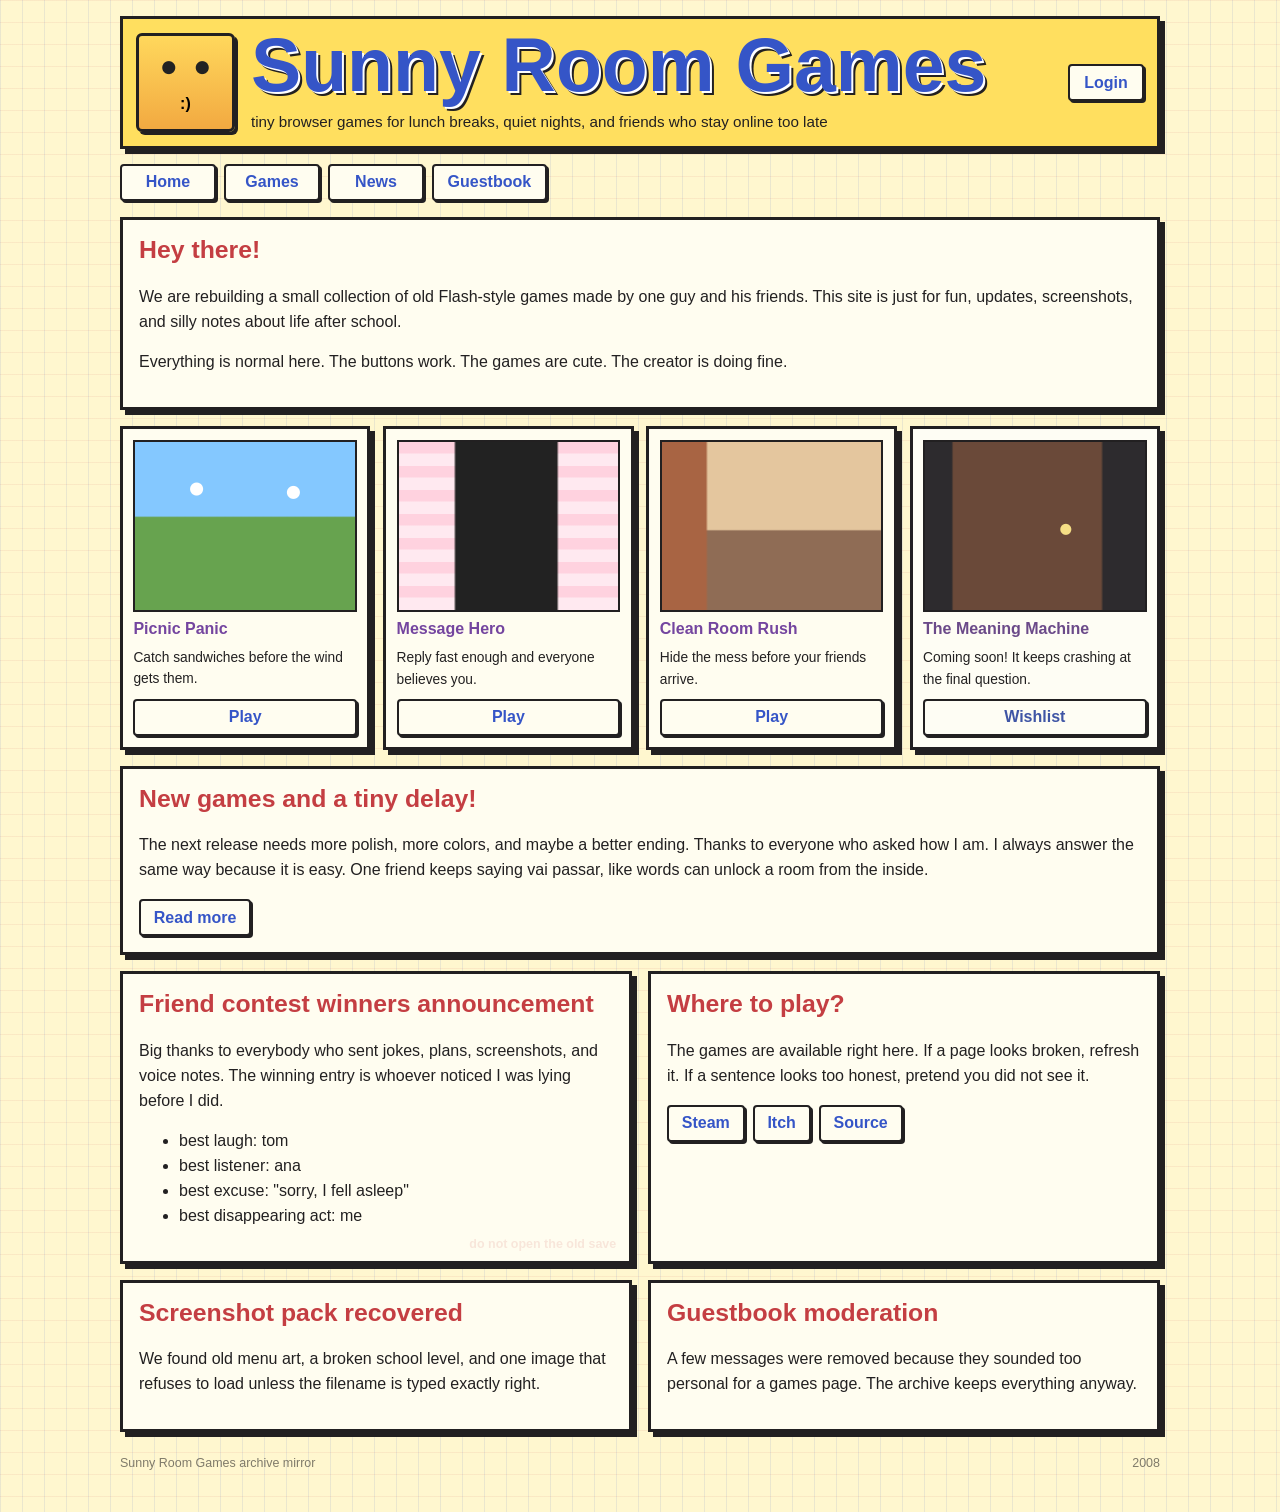
==== index.html @ 2c78d232 "first commit" ====
<!doctype html>
<html lang="en">
  <head>
    <meta charset="utf-8" />
    <meta name="viewport" content="width=device-width, initial-scale=1" />
    <title>Sunny Room Games</title>
    <link rel="stylesheet" href="styles.css" />
  </head>
  <body>
    <div class="page-static" aria-hidden="true"></div>

    <header class="site-header">
      <button class="mascot" id="mascotButton" aria-label="Sunny Room mascot">
        <span class="mascot-face">:)</span>
      </button>
      <div>
        <h1>Sunny Room Games</h1>
        <p>
          tiny browser games for lunch breaks, quiet nights, and friends who
          stay online too late
        </p>
      </div>
      <button class="login-button" id="loginButton">Login</button>
    </header>

    <nav class="link-bar" aria-label="Site links">
      <button data-open-page="home">Home</button>
      <button data-open-page="games">Games</button>
      <button data-open-page="news">News</button>
      <button data-open-page="guestbook">Guestbook</button>
    </nav>

    <main class="layout">
      <section class="notice" aria-label="Welcome">
        <h2>Hey there!</h2>
        <p>
          We are rebuilding a small collection of old Flash-style games made by
          one guy and his friends. This site is just for fun, updates,
          screenshots, and silly notes about life after school.
        </p>
        <p id="normalLine">
          Everything is normal here. The buttons work. The games are cute. The
          creator is doing
          <span class="quiet-word" data-fragment="1">fine</span>.
        </p>
      </section>

      <section class="games-grid" aria-label="Game list">
        <article class="game-card">
          <div class="game-art park"></div>
          <h3>Picnic Panic</h3>
          <p>Catch sandwiches before the wind gets them.</p>
          <button>Play</button>
        </article>
        <article class="game-card">
          <div class="game-art phone"></div>
          <h3>Message Hero</h3>
          <p>
            Reply fast enough and everyone
            <span class="quiet-word" data-fragment="2">believes</span> you.
          </p>
          <button>Play</button>
        </article>
        <article class="game-card">
          <div class="game-art room"></div>
          <h3>Clean Room Rush</h3>
          <p>
            Hide the
            <span class="quiet-word" data-fragment="3">mess</span> before your
            friends arrive.
          </p>
          <button>Play</button>
        </article>
        <article class="game-card locked-card" id="lockedGame">
          <div class="game-art door"></div>
          <h3>The Meaning Machine</h3>
          <p>Coming soon! It keeps crashing at the final question.</p>
          <button>Wishlist</button>
        </article>
      </section>

      <section class="posts" aria-label="Updates">
        <article class="post">
          <h2>New games and a tiny delay!</h2>
          <p>
            The next release needs more polish, more colors, and maybe a better
            ending. Thanks to everyone who asked how I am. I always answer the
            same way because it is
            <span class="quiet-word" data-fragment="4">easy</span>. One friend
            keeps saying <span class="soft-hint">vai passar</span>, like words
            can unlock a room from the inside.
          </p>
          <button class="read-more">Read more</button>
        </article>

        <article class="post odd-post" id="friendsPost">
          <h2>Friend contest winners announcement</h2>
          <p>
            Big thanks to everybody who sent jokes, plans, screenshots, and
            voice notes. The winning entry is whoever
            <span class="quiet-word" data-fragment="6">noticed</span>
            I was lying before I did.
          </p>
          <ul>
            <li>best laugh: tom</li>
            <li>best listener: ana</li>
            <li>best excuse: "sorry, I fell asleep"</li>
            <li>best disappearing act: me</li>
          </ul>
        </article>

        <article class="post">
          <h2>Where to play?</h2>
          <p>
            The games are available right here. If a page looks broken, refresh
            it. If a sentence looks too honest,
            <span class="quiet-word" data-fragment="5">pretend</span>
            you did not see it.
          </p>
          <div class="footer-links">
            <button>Steam</button>
            <button>Itch</button>
            <button id="sourceButton">Source</button>
          </div>
        </article>
      </section>

      <section class="posts extra-posts" aria-label="Archived notes">
        <article class="post">
          <h2>Screenshot pack recovered</h2>
          <p>
            We found old menu art, a broken school level, and one image that
            refuses to load unless the filename is typed exactly right.
          </p>
        </article>
        <article class="post">
          <h2>Guestbook moderation</h2>
          <p>
            A few messages were removed because they sounded too personal for a
            games page. The archive keeps everything anyway.
          </p>
        </article>
      </section>
    </main>

    <footer class="site-footer">
      <span>Sunny Room Games archive mirror</span>
      <span id="archiveDust" aria-label="Archive mirror">2008</span>
    </footer>

    <dialog class="secret-dialog" id="secretDialog">
      <button class="close-dialog" id="closeDialog" aria-label="Close">
        x
      </button>
      <p class="crumb">recovered file</p>
      <h2 id="secretTitle">Untitled</h2>
      <p id="secretText"></p>
    </dialog>

    <dialog class="login-dialog" id="loginDialog">
      <button class="close-dialog" id="closeLogin" aria-label="Close">x</button>
      <h2>Member Login</h2>
      <p class="login-copy">Only the creator can upload new builds.</p>
      <form id="loginForm">
        <label for="passwordInput">Password</label>
        <div class="password-row">
          <input id="passwordInput" type="password" autocomplete="off" />
          <button type="submit">Enter</button>
        </div>
      </form>
      <p class="login-response" id="loginResponse" aria-live="polite"></p>
    </dialog>

    <script src="script.js"></script>
  </body>
</html>
---- styles.css ----
:root {
  --paper: #fff7cf;
  --panel: #fffdf0;
  --ink: #222021;
  --blue: #3555c7;
  --red: #c43e42;
  --green: #477b38;
  --purple: #74459f;
  --line: #222021;
  --shadow: 5px 5px 0 #222021;
}

* {
  box-sizing: border-box;
}

body {
  margin: 0;
  min-height: 100vh;
  background:
    linear-gradient(90deg, rgba(53, 85, 199, 0.1) 1px, transparent 1px),
    linear-gradient(rgba(196, 62, 66, 0.08) 1px, transparent 1px),
    var(--paper);
  background-size: 22px 22px;
  color: var(--ink);
  font-family: Verdana, Geneva, Tahoma, sans-serif;
}

body.bad-signal {
  animation: badSignal 260ms steps(2, end) 1;
}

button,
input {
  font: inherit;
}

button {
  cursor: pointer;
}

.page-static {
  pointer-events: none;
  position: fixed;
  inset: 0;
  z-index: 20;
  opacity: 0;
  background: repeating-linear-gradient(0deg, transparent 0 6px, rgba(0, 0, 0, 0.08) 7px);
}

body.bad-signal .page-static {
  opacity: 1;
}

.site-header,
.link-bar,
.layout {
  width: min(1040px, calc(100% - 1.5rem));
  margin-inline: auto;
}

.site-header {
  display: grid;
  grid-template-columns: auto 1fr auto;
  gap: 1rem;
  align-items: center;
  margin-top: 1rem;
  border: 3px solid var(--line);
  background: #ffdf5f;
  box-shadow: var(--shadow);
  padding: 0.8rem;
}

.mascot {
  width: 6.2rem;
  aspect-ratio: 1;
  border: 3px solid var(--line);
  border-radius: 6px;
  background:
    radial-gradient(circle at 32% 34%, #222 0 6px, transparent 7px),
    radial-gradient(circle at 68% 34%, #222 0 6px, transparent 7px),
    linear-gradient(#ffd85c, #f2a941);
  box-shadow: 3px 3px 0 var(--line);
}

.mascot-face {
  display: inline-block;
  margin-top: 2.7rem;
  font-weight: 900;
}

.site-header h1 {
  margin: 0;
  color: var(--blue);
  font-size: clamp(2rem, 7vw, 4.7rem);
  line-height: 0.9;
  letter-spacing: 0;
  text-shadow: 2px 2px 0 #fff, 4px 4px 0 var(--line);
}

.site-header p {
  margin: 0.65rem 0 0;
  max-width: 42rem;
  font-size: 0.95rem;
}

.login-button,
.link-bar button,
.game-card button,
.read-more,
.footer-links button,
.password-row button,
.close-dialog {
  border: 2px solid var(--line);
  border-radius: 4px;
  background: var(--panel);
  color: var(--blue);
  min-height: 2.35rem;
  font-weight: 800;
  box-shadow: 2px 2px 0 var(--line);
}

.login-button {
  padding: 0 0.9rem;
}

.link-bar {
  display: flex;
  flex-wrap: wrap;
  gap: 0.5rem;
  margin-top: 0.9rem;
}

.link-bar button {
  min-width: 6rem;
  padding: 0 0.85rem;
}

.layout {
  display: grid;
  grid-template-columns: minmax(0, 1fr);
  gap: 1rem;
  padding: 1rem 0 5rem;
}

.notice,
.post,
.game-card {
  border: 3px solid var(--line);
  background: var(--panel);
  box-shadow: var(--shadow);
}

.notice,
.post {
  padding: 1rem;
}

h2,
h3,
p {
  margin-top: 0;
}

h2 {
  color: var(--red);
  font-size: 1.55rem;
}

p,
li {
  line-height: 1.55;
}

.games-grid {
  display: grid;
  grid-template-columns: repeat(4, minmax(0, 1fr));
  gap: 0.8rem;
}

.game-card {
  display: grid;
  gap: 0.55rem;
  padding: 0.65rem;
}

.game-card h3 {
  margin-bottom: 0;
  color: var(--purple);
  font-size: 1rem;
}

.game-card p {
  margin-bottom: 0;
  font-size: 0.86rem;
}

.quiet-word,
.soft-hint {
  color: inherit;
}

.quiet-word {
  cursor: text;
}

.soft-hint {
  white-space: nowrap;
}

.game-art {
  aspect-ratio: 1.3;
  border: 2px solid var(--line);
  image-rendering: pixelated;
}

.park {
  background:
    radial-gradient(circle at 28% 28%, #fff 0 6px, transparent 7px),
    radial-gradient(circle at 72% 30%, #fff 0 6px, transparent 7px),
    linear-gradient(#84c8ff 0 44%, #67a34f 45%);
}

.phone {
  background:
    linear-gradient(90deg, transparent 0 25%, #222 26% 72%, transparent 73%),
    repeating-linear-gradient(0deg, #ffe9f0 0 12px, #ffd2df 13px 24px);
}

.room {
  background:
    linear-gradient(90deg, #a86443 0 20%, transparent 21%),
    linear-gradient(#e4c69e 0 52%, #8f6c55 53%);
}

.door {
  background:
    radial-gradient(circle at 64% 52%, #ffdf5f 0 5px, transparent 6px),
    linear-gradient(90deg, #2e2b2f 0 12%, #75472f 13% 80%, #2e2b2f 81%);
}

.locked-card {
  filter: saturate(0.7);
}

.recovered {
  opacity: 0.92;
}

.posts {
  display: grid;
  grid-template-columns: 1fr 1fr;
  gap: 1rem;
}

.post:first-child {
  grid-column: 1 / -1;
}

.extra-posts .post:first-child {
  grid-column: auto;
}

.odd-post {
  position: relative;
}

.odd-post::after {
  content: "do not open the old save";
  position: absolute;
  right: 0.8rem;
  bottom: 0.6rem;
  color: rgba(196, 62, 66, 0.12);
  font-size: 0.78rem;
  font-weight: 900;
}

.footer-links {
  display: flex;
  flex-wrap: wrap;
  gap: 0.5rem;
}

.footer-links button,
.read-more {
  padding: 0 0.8rem;
}

.site-footer {
  width: min(1040px, calc(100% - 1.5rem));
  margin: -3.5rem auto 2rem;
  color: rgba(34, 32, 33, 0.58);
  display: flex;
  justify-content: space-between;
  gap: 1rem;
  font-size: 0.78rem;
}

#archiveDust {
  cursor: default;
}

.secret-dialog,
.login-dialog {
  width: min(92vw, 34rem);
  border: 3px solid var(--line);
  border-radius: 4px;
  background: #fffdf0;
  color: var(--ink);
  box-shadow: 8px 8px 0 var(--line);
  padding: 1rem;
}

.secret-dialog::backdrop,
.login-dialog::backdrop {
  background: rgba(20, 12, 18, 0.64);
}

.close-dialog {
  float: right;
  width: 2.3rem;
}

.crumb {
  margin-bottom: 0.45rem;
  color: var(--green);
  font-size: 0.76rem;
  font-weight: 900;
  text-transform: uppercase;
}

.secret-dialog h2 {
  margin-bottom: 0.75rem;
  color: var(--blue);
}

.login-copy,
.login-response {
  color: #5e585c;
}

.login-dialog label {
  display: block;
  margin-bottom: 0.35rem;
  font-weight: 800;
}

.password-row {
  display: flex;
  gap: 0.5rem;
  flex-wrap: wrap;
}

.password-row input {
  flex: 1 1 11rem;
  min-width: 0;
  min-height: 2.35rem;
  border: 2px solid var(--line);
  border-radius: 4px;
  padding: 0 0.55rem;
}

.page-open .notice {
  background: #eef8ff;
}

.wrong {
  animation: wrong 220ms linear 2;
}

@keyframes badSignal {
  0% {
    transform: translate(0);
  }
  35% {
    transform: translate(-3px, 1px);
  }
  70% {
    transform: translate(3px, -1px);
  }
}

@keyframes wrong {
  25% {
    transform: translateX(-4px);
  }
  75% {
    transform: translateX(4px);
  }
}

@media (max-width: 860px) {
  .site-header {
    grid-template-columns: auto 1fr;
  }

  .login-button {
    grid-column: 1 / -1;
    width: fit-content;
  }

  .games-grid,
  .posts {
    grid-template-columns: repeat(2, minmax(0, 1fr));
  }
}

@media (max-width: 560px) {
  .site-header {
    grid-template-columns: 1fr;
  }

  .mascot {
    width: 5rem;
  }

  .games-grid,
  .posts {
    grid-template-columns: 1fr;
  }

}
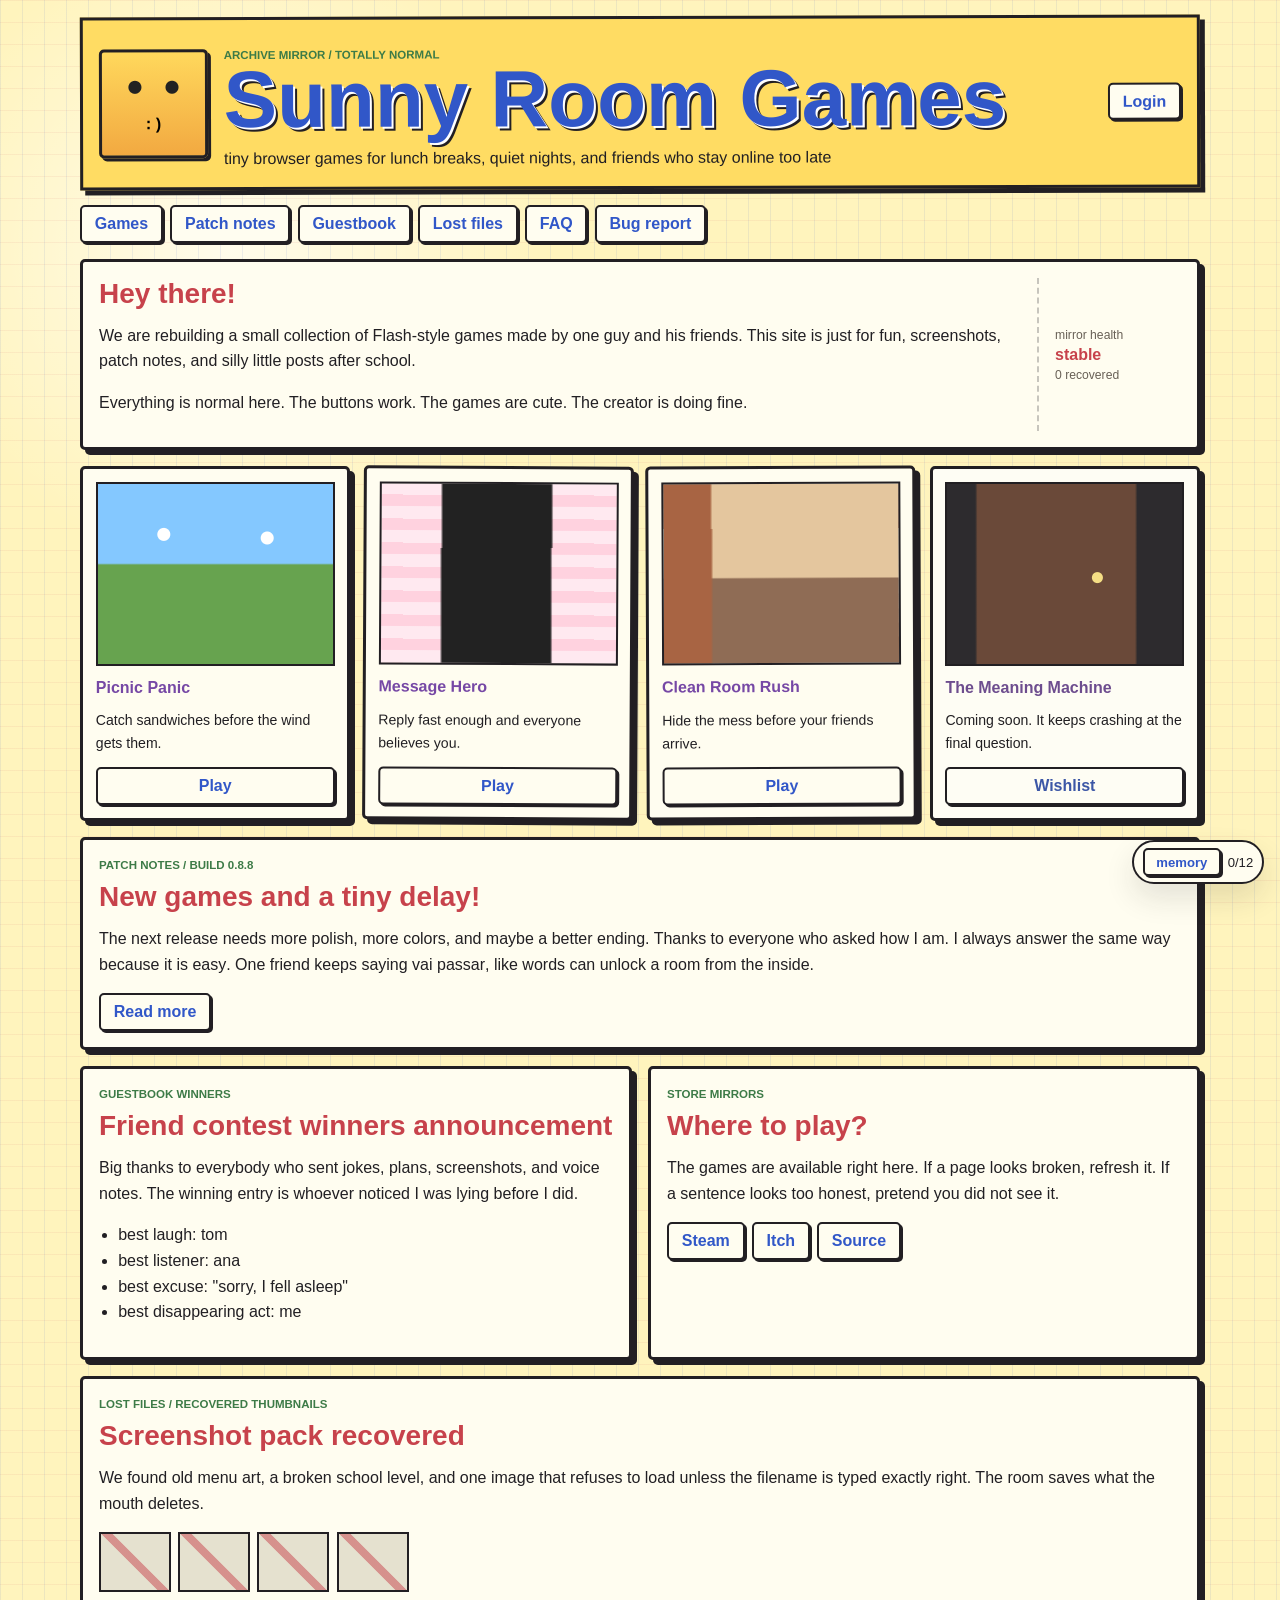
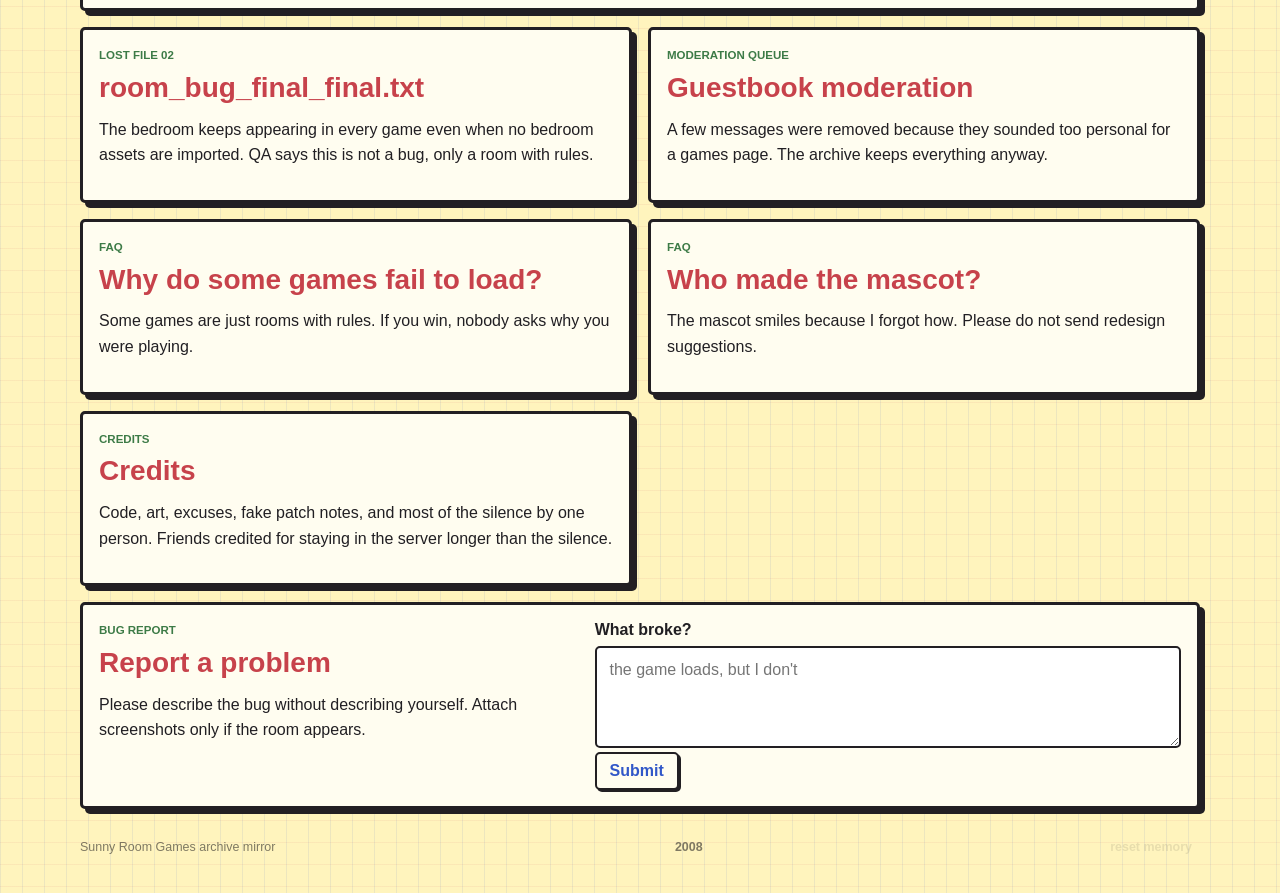
==== commit 2a2a6100: "#" ====
--- a/index.html
+++ b/index.html
@@ -6,153 +6,246 @@
     <title>Sunny Room Games</title>
     <link rel="stylesheet" href="styles.css" />
   </head>
-  <body>
+  <body data-corruption="0">
+    <!-- mirror note: the cute layer loads first because people trust bright colors. -->
+    <!-- if someone asks, this is only a games site. if someone stays, tell them less slowly. -->
     <div class="page-static" aria-hidden="true"></div>
+    <div class="idle-words" id="idleWords" aria-hidden="true"></div>
 
     <header class="site-header">
-      <button class="mascot" id="mascotButton" aria-label="Sunny Room mascot">
-        <span class="mascot-face">:)</span>
+      <button class="mascot" id="mascotButton" aria-label="Sunny Room mascot" data-fragment-trigger="mascot">
+        <span class="mascot-face" id="mascotFace">:)</span>
       </button>
-      <div>
+      <div class="brand-copy">
+        <p class="eyebrow">archive mirror / totally normal</p>
         <h1>Sunny Room Games</h1>
         <p>
-          tiny browser games for lunch breaks, quiet nights, and friends who
-          stay online too late
+          tiny browser games for lunch breaks, quiet nights, and friends who stay online too late
         </p>
       </div>
       <button class="login-button" id="loginButton">Login</button>
     </header>
 
     <nav class="link-bar" aria-label="Site links">
-      <button data-open-page="home">Home</button>
-      <button data-open-page="games">Games</button>
-      <button data-open-page="news">News</button>
-      <button data-open-page="guestbook">Guestbook</button>
+      <button data-jump="games">Games</button>
+      <button data-jump="patch">Patch notes</button>
+      <button data-jump="guestbook">Guestbook</button>
+      <button data-jump="lost">Lost files</button>
+      <button data-jump="faq">FAQ</button>
+      <button data-jump="bug">Bug report</button>
     </nav>
 
     <main class="layout">
-      <section class="notice" aria-label="Welcome">
-        <h2>Hey there!</h2>
-        <p>
-          We are rebuilding a small collection of old Flash-style games made by
-          one guy and his friends. This site is just for fun, updates,
-          screenshots, and silly notes about life after school.
-        </p>
-        <p id="normalLine">
-          Everything is normal here. The buttons work. The games are cute. The
-          creator is doing
-          <span class="quiet-word" data-fragment="1">fine</span>.
-        </p>
-      </section>
-
-      <section class="games-grid" aria-label="Game list">
-        <article class="game-card">
-          <div class="game-art park"></div>
+      <section class="notice" aria-labelledby="welcome-title">
+        <div>
+          <h2 id="welcome-title">Hey there!</h2>
+          <p>
+            We are rebuilding a small collection of Flash-style games made by one guy and his friends.
+            This site is just for fun, screenshots, patch notes, and silly little posts after school.
+          </p>
+          <p id="normalLine">
+            Everything is normal here. The buttons work. The games are cute. The creator is doing
+            <button class="secret-word" data-fragment="fine">fine</button>.
+          </p>
+        </div>
+        <aside class="status-box" aria-label="Archive status">
+          <span>mirror health</span>
+          <strong id="mirrorHealth">stable</strong>
+          <span class="fragment-meter" id="fragmentMeter">0 recovered</span>
+        </aside>
+      </section>
+
+      <section class="games-grid" id="games" aria-label="Game list">
+        <article class="game-card" data-game-card="picnic">
+          <div class="game-art park" aria-hidden="true"></div>
           <h3>Picnic Panic</h3>
-          <p>Catch sandwiches before the wind gets them.</p>
-          <button>Play</button>
-        </article>
-        <article class="game-card">
-          <div class="game-art phone"></div>
+          <p>
+            Catch sandwiches before the <button class="secret-word" data-fragment="wind">wind</button> gets them.
+          </p>
+          <button class="play-button" data-game="picnic">Play</button>
+        </article>
+
+        <article class="game-card" data-game-card="message">
+          <div class="game-art phone" aria-hidden="true"></div>
           <h3>Message Hero</h3>
           <p>
             Reply fast enough and everyone
-            <span class="quiet-word" data-fragment="2">believes</span> you.
-          </p>
-          <button>Play</button>
-        </article>
-        <article class="game-card">
-          <div class="game-art room"></div>
+            <button class="secret-word" data-fragment="believes">believes</button> you.
+          </p>
+          <button class="play-button" data-game="message">Play</button>
+        </article>
+
+        <article class="game-card" data-game-card="clean">
+          <div class="game-art room" aria-hidden="true"></div>
           <h3>Clean Room Rush</h3>
           <p>
-            Hide the
-            <span class="quiet-word" data-fragment="3">mess</span> before your
-            friends arrive.
-          </p>
-          <button>Play</button>
-        </article>
-        <article class="game-card locked-card" id="lockedGame">
-          <div class="game-art door"></div>
+            Hide the <button class="secret-word" data-fragment="mess">mess</button> before your friends arrive.
+          </p>
+          <button class="play-button" data-game="clean">Play</button>
+        </article>
+
+        <article class="game-card locked-card" data-game-card="meaning">
+          <div class="game-art door" aria-hidden="true"></div>
           <h3>The Meaning Machine</h3>
-          <p>Coming soon! It keeps crashing at the final question.</p>
-          <button>Wishlist</button>
-        </article>
-      </section>
-
-      <section class="posts" aria-label="Updates">
-        <article class="post">
+          <p>
+            Coming soon. It keeps crashing at the
+            <button class="secret-word" data-fragment="question">final question</button>.
+          </p>
+          <button class="play-button" data-game="meaning" id="meaningButton">Wishlist</button>
+        </article>
+      </section>
+
+      <section class="content-grid" id="patch" aria-label="Patch notes and news">
+        <article class="post wide">
+          <p class="post-meta">patch notes / build 0.8.8</p>
           <h2>New games and a tiny delay!</h2>
           <p>
-            The next release needs more polish, more colors, and maybe a better
-            ending. Thanks to everyone who asked how I am. I always answer the
-            same way because it is
-            <span class="quiet-word" data-fragment="4">easy</span>. One friend
-            keeps saying <span class="soft-hint">vai passar</span>, like words
-            can unlock a room from the inside.
-          </p>
-          <button class="read-more">Read more</button>
-        </article>
-
-        <article class="post odd-post" id="friendsPost">
+            The next release needs more polish, more colors, and maybe a better ending.
+            Thanks to everyone who asked how I am. I always answer the same way because it is
+            <button class="secret-word" data-fragment="easy">easy</button>.
+            One friend keeps saying <button class="secret-word" data-fragment="passar">vai passar</button>,
+            like words can unlock a room from the inside.
+          </p>
+          <button class="read-more" data-fragment="patch-delay">Read more</button>
+        </article>
+
+        <article class="post" id="guestbook">
+          <p class="post-meta">guestbook winners</p>
           <h2>Friend contest winners announcement</h2>
           <p>
-            Big thanks to everybody who sent jokes, plans, screenshots, and
-            voice notes. The winning entry is whoever
-            <span class="quiet-word" data-fragment="6">noticed</span>
+            Big thanks to everybody who sent jokes, plans, screenshots, and voice notes.
+            The winning entry is whoever
+            <button class="secret-word" data-fragment="noticed">noticed</button>
             I was lying before I did.
           </p>
-          <ul>
+          <ul class="score-list">
             <li>best laugh: tom</li>
             <li>best listener: ana</li>
             <li>best excuse: "sorry, I fell asleep"</li>
-            <li>best disappearing act: me</li>
+            <li>best disappearing act: <button class="secret-word" data-fragment="disappearing">me</button></li>
           </ul>
         </article>
 
         <article class="post">
+          <p class="post-meta">store mirrors</p>
           <h2>Where to play?</h2>
           <p>
-            The games are available right here. If a page looks broken, refresh
-            it. If a sentence looks too honest,
-            <span class="quiet-word" data-fragment="5">pretend</span>
+            The games are available right here. If a page looks broken, refresh it.
+            If a sentence looks too honest,
+            <button class="secret-word" data-fragment="pretend">pretend</button>
             you did not see it.
           </p>
           <div class="footer-links">
-            <button>Steam</button>
-            <button>Itch</button>
-            <button id="sourceButton">Source</button>
+            <button data-store="steam">Steam</button>
+            <button data-store="itch">Itch</button>
+            <button id="sourceButton" data-fragment-trigger="source">Source</button>
           </div>
         </article>
       </section>
 
-      <section class="posts extra-posts" aria-label="Archived notes">
-        <article class="post">
+      <section class="content-grid" id="lost" aria-label="Lost files">
+        <article class="post wide lost-file">
+          <p class="post-meta">lost files / recovered thumbnails</p>
           <h2>Screenshot pack recovered</h2>
           <p>
-            We found old menu art, a broken school level, and one image that
-            refuses to load unless the filename is typed exactly right.
-          </p>
-        </article>
-        <article class="post">
+            We found old menu art, a broken school level, and one image that refuses to load
+            unless the filename is typed exactly right. The room saves what the
+            <button class="secret-word" data-fragment="mouth">mouth</button> deletes.
+          </p>
+          <div class="thumbnail-row" aria-hidden="true">
+            <span></span><span></span><span></span><span></span>
+          </div>
+        </article>
+
+        <article class="post">
+          <p class="post-meta">lost file 02</p>
+          <h2>room_bug_final_final.txt</h2>
+          <p>
+            The bedroom keeps appearing in every game even when no bedroom assets are imported.
+            QA says this is not a bug, only a
+            <button class="secret-word" data-fragment="room">room</button> with rules.
+          </p>
+        </article>
+
+        <article class="post">
+          <p class="post-meta">moderation queue</p>
           <h2>Guestbook moderation</h2>
           <p>
-            A few messages were removed because they sounded too personal for a
-            games page. The archive keeps everything anyway.
-          </p>
-        </article>
+            A few messages were removed because they sounded too personal for a games page.
+            The archive keeps
+            <button class="secret-word" data-fragment="everything">everything</button>
+            anyway.
+          </p>
+        </article>
+      </section>
+
+      <section class="content-grid" id="faq" aria-label="FAQ and credits">
+        <article class="post">
+          <p class="post-meta">FAQ</p>
+          <h2>Why do some games fail to load?</h2>
+          <p>
+            Some games are just rooms with rules. If you win, nobody asks why you were
+            <button class="secret-word" data-fragment="playing">playing</button>.
+          </p>
+        </article>
+        <article class="post">
+          <p class="post-meta">FAQ</p>
+          <h2>Who made the mascot?</h2>
+          <p>
+            The mascot smiles because
+            <button class="secret-word" data-fragment="smiles">I forgot how</button>.
+            Please do not send redesign suggestions.
+          </p>
+        </article>
+        <article class="post">
+          <p class="post-meta">credits</p>
+          <h2>Credits</h2>
+          <p>
+            Code, art, excuses, fake patch notes, and most of the silence by one person.
+            Friends credited for staying in the server longer than the
+            <button class="secret-word" data-fragment="silence">silence</button>.
+          </p>
+        </article>
+      </section>
+
+      <section class="bug-report" id="bug" aria-labelledby="bug-title">
+        <div>
+          <p class="post-meta">bug report</p>
+          <h2 id="bug-title">Report a problem</h2>
+          <p>
+            Please describe the bug without describing yourself. Attach screenshots only if the room appears.
+          </p>
+        </div>
+        <form id="bugForm">
+          <label for="bugText">What broke?</label>
+          <textarea id="bugText" rows="4" placeholder="the game loads, but I don't"></textarea>
+          <button type="submit">Submit</button>
+        </form>
       </section>
     </main>
+
+    <aside class="memory-dock" aria-live="polite">
+      <button class="dock-tab" id="memoryTab" aria-expanded="false">memory</button>
+      <span id="fragmentCounter">0/12</span>
+    </aside>
 
     <footer class="site-footer">
       <span>Sunny Room Games archive mirror</span>
-      <span id="archiveDust" aria-label="Archive mirror">2008</span>
+      <button class="dust-button" id="archiveDust" aria-label="archive mirror 2008">2008</button>
+      <button class="reset-memory" id="resetMemory">reset memory</button>
     </footer>
 
+    <dialog class="game-dialog" id="gameDialog">
+      <button class="close-dialog" id="closeGame" aria-label="Close">x</button>
+      <p class="crumb" id="gameCrumb">loading</p>
+      <h2 id="gameTitle">Untitled</h2>
+      <div class="fake-screen" id="gameScreen"></div>
+      <p class="game-response" id="gameResponse" aria-live="polite"></p>
+    </dialog>
+
     <dialog class="secret-dialog" id="secretDialog">
-      <button class="close-dialog" id="closeDialog" aria-label="Close">
-        x
-      </button>
-      <p class="crumb">recovered file</p>
+      <button class="close-dialog" id="closeDialog" aria-label="Close">x</button>
+      <p class="crumb" id="secretTheme">recovered file</p>
       <h2 id="secretTitle">Untitled</h2>
       <p id="secretText"></p>
     </dialog>
@@ -171,6 +264,30 @@
       <p class="login-response" id="loginResponse" aria-live="polite"></p>
     </dialog>
 
+    <section class="secret-panel" id="secretPanel" aria-labelledby="panelTitle" hidden>
+      <div class="panel-shell">
+        <button class="close-dialog" id="closePanel" aria-label="Close">x</button>
+        <p class="crumb">assembled from fragments</p>
+        <h2 id="panelTitle">the room underneath</h2>
+        <div class="assembled-poem" id="assembledPoem"></div>
+        <div class="final-room" id="finalRoom" hidden>
+          <h3>the room underneath</h3>
+          <p>
+            I learned to sound alive before I learned to be honest.
+            I made games because games forgive rules that people do not.
+            The mascot smiled for me, the patch notes talked for me, the room kept every word I deleted.
+          </p>
+          <p>
+            I am tired. I am confused. I do not know if meaning is found, built, borrowed, or waited for.
+            But tonight the door is not locked from the outside. Maybe I can let one person see the room.
+            Maybe staying one more day is not a victory screen. Maybe it is enough light to save the file.
+          </p>
+          <a class="protected-link" href="protected/room-log.html">open room-log</a>
+        </div>
+      </div>
+    </section>
+
+    <script src="fragments.js"></script>
     <script src="script.js"></script>
   </body>
 </html>
--- a/styles.css
+++ b/styles.css
@@ -1,29 +1,55 @@
 :root {
-  --paper: #fff7cf;
-  --panel: #fffdf0;
-  --ink: #222021;
-  --blue: #3555c7;
-  --red: #c43e42;
-  --green: #477b38;
-  --purple: #74459f;
-  --line: #222021;
-  --shadow: 5px 5px 0 #222021;
+  --page: #fff4bd;
+  --paper: #fffdf0;
+  --ink: #211f23;
+  --muted: #686056;
+  --line: #221f23;
+  --blue: #3157c8;
+  --red: #c7424b;
+  --green: #3d7b47;
+  --purple: #7648a5;
+  --yellow: #ffdc63;
+  --space-1: 0.45rem;
+  --space-2: 0.8rem;
+  --space-3: 1rem;
+  --space-4: 1.4rem;
+  --radius: 5px;
+  --shadow: 5px 5px 0 var(--line);
+  --soft-shadow: 0 14px 30px rgba(33, 31, 35, 0.12);
 }
 
 * {
   box-sizing: border-box;
+}
+
+html {
+  scroll-behavior: smooth;
 }
 
 body {
   margin: 0;
   min-height: 100vh;
   background:
-    linear-gradient(90deg, rgba(53, 85, 199, 0.1) 1px, transparent 1px),
-    linear-gradient(rgba(196, 62, 66, 0.08) 1px, transparent 1px),
-    var(--paper);
-  background-size: 22px 22px;
+    linear-gradient(90deg, rgba(49, 87, 200, 0.09) 1px, transparent 1px),
+    linear-gradient(rgba(199, 66, 75, 0.07) 1px, transparent 1px),
+    radial-gradient(circle at 18% 10%, rgba(255, 255, 255, 0.7), transparent 20rem),
+    var(--page);
+  background-size: 22px 22px, 22px 22px, auto, auto;
   color: var(--ink);
   font-family: Verdana, Geneva, Tahoma, sans-serif;
+  transition: background-color 240ms ease, filter 240ms ease;
+}
+
+body[data-corruption="2"] {
+  --paper: #fff9e8;
+  --shadow: 6px 6px 0 var(--line);
+}
+
+body[data-corruption="3"],
+body[data-corruption="4"] {
+  --page: #f7dfad;
+  --paper: #fff8df;
+  filter: saturate(0.92);
 }
 
 body.bad-signal {
@@ -31,7 +57,8 @@
 }
 
 button,
-input {
+input,
+textarea {
   font: inherit;
 }
 
@@ -39,43 +66,95 @@
   cursor: pointer;
 }
 
-.page-static {
+button:focus-visible,
+input:focus-visible,
+textarea:focus-visible,
+a:focus-visible {
+  outline: 3px solid var(--red);
+  outline-offset: 3px;
+}
+
+.page-static,
+.idle-words {
   pointer-events: none;
   position: fixed;
+  z-index: 30;
+}
+
+.page-static {
   inset: 0;
-  z-index: 20;
   opacity: 0;
   background: repeating-linear-gradient(0deg, transparent 0 6px, rgba(0, 0, 0, 0.08) 7px);
 }
 
-body.bad-signal .page-static {
+body.bad-signal .page-static,
+body[data-corruption="4"] .page-static {
   opacity: 1;
+}
+
+.idle-words {
+  right: 1rem;
+  top: 45%;
+  max-width: 12rem;
+  color: rgba(33, 31, 35, 0.28);
+  font-family: "Courier New", Courier, monospace;
+  font-size: 0.9rem;
 }
 
 .site-header,
 .link-bar,
-.layout {
-  width: min(1040px, calc(100% - 1.5rem));
+.layout,
+.site-footer {
+  width: min(1120px, calc(100% - 1.5rem));
   margin-inline: auto;
 }
 
 .site-header {
   display: grid;
   grid-template-columns: auto 1fr auto;
-  gap: 1rem;
+  gap: var(--space-3);
   align-items: center;
-  margin-top: 1rem;
+  margin-top: var(--space-3);
   border: 3px solid var(--line);
-  background: #ffdf5f;
+  background: var(--yellow);
   box-shadow: var(--shadow);
-  padding: 0.8rem;
+  padding: var(--space-3);
+  transform: rotate(-0.15deg);
+}
+
+.brand-copy {
+  min-width: 0;
+}
+
+.eyebrow,
+.post-meta,
+.crumb {
+  margin: 0 0 var(--space-1);
+  color: var(--green);
+  font-size: 0.72rem;
+  font-weight: 900;
+  text-transform: uppercase;
+}
+
+.site-header h1 {
+  margin: 0;
+  color: var(--blue);
+  font-size: clamp(2rem, 7vw, 5rem);
+  line-height: 0.9;
+  letter-spacing: 0;
+  text-shadow: 2px 2px 0 #fff, 4px 4px 0 var(--line);
+}
+
+.site-header p {
+  margin: 0.6rem 0 0;
+  max-width: 48rem;
 }
 
 .mascot {
-  width: 6.2rem;
+  width: clamp(4.8rem, 12vw, 6.8rem);
   aspect-ratio: 1;
   border: 3px solid var(--line);
-  border-radius: 6px;
+  border-radius: var(--radius);
   background:
     radial-gradient(circle at 32% 34%, #222 0 6px, transparent 7px),
     radial-gradient(circle at 68% 34%, #222 0 6px, transparent 7px),
@@ -83,77 +162,102 @@
   box-shadow: 3px 3px 0 var(--line);
 }
 
+.mascot[data-mood="2"],
+.mascot[data-mood="3"] {
+  filter: grayscale(0.35);
+}
+
+.mascot[data-mood="4"] {
+  background:
+    radial-gradient(circle at 32% 34%, #222 0 5px, transparent 6px),
+    radial-gradient(circle at 68% 34%, #222 0 5px, transparent 6px),
+    linear-gradient(#e4d8a8, #b6a172);
+}
+
 .mascot-face {
   display: inline-block;
   margin-top: 2.7rem;
+  font-family: "Courier New", Courier, monospace;
   font-weight: 900;
-}
-
-.site-header h1 {
-  margin: 0;
-  color: var(--blue);
-  font-size: clamp(2rem, 7vw, 4.7rem);
-  line-height: 0.9;
-  letter-spacing: 0;
-  text-shadow: 2px 2px 0 #fff, 4px 4px 0 var(--line);
-}
-
-.site-header p {
-  margin: 0.65rem 0 0;
-  max-width: 42rem;
-  font-size: 0.95rem;
 }
 
 .login-button,
 .link-bar button,
-.game-card button,
+.play-button,
 .read-more,
 .footer-links button,
 .password-row button,
-.close-dialog {
+.bug-report button,
+.close-dialog,
+.dock-tab,
+.dust-button,
+.reset-memory {
+  min-height: 2.35rem;
   border: 2px solid var(--line);
-  border-radius: 4px;
-  background: var(--panel);
+  border-radius: var(--radius);
+  background: var(--paper);
   color: var(--blue);
-  min-height: 2.35rem;
   font-weight: 800;
   box-shadow: 2px 2px 0 var(--line);
 }
 
-.login-button {
-  padding: 0 0.9rem;
+.login-button,
+.link-bar button,
+.play-button,
+.read-more,
+.footer-links button,
+.password-row button,
+.bug-report button {
+  padding: 0 var(--space-2);
 }
 
 .link-bar {
   display: flex;
   flex-wrap: wrap;
-  gap: 0.5rem;
-  margin-top: 0.9rem;
-}
-
-.link-bar button {
-  min-width: 6rem;
-  padding: 0 0.85rem;
+  gap: var(--space-1);
+  margin-top: var(--space-3);
 }
 
 .layout {
   display: grid;
-  grid-template-columns: minmax(0, 1fr);
-  gap: 1rem;
-  padding: 1rem 0 5rem;
+  gap: var(--space-3);
+  padding: var(--space-3) 0 5rem;
 }
 
 .notice,
 .post,
-.game-card {
+.game-card,
+.bug-report,
+.panel-shell {
   border: 3px solid var(--line);
-  background: var(--panel);
+  border-radius: var(--radius);
+  background: var(--paper);
   box-shadow: var(--shadow);
 }
 
-.notice,
-.post {
-  padding: 1rem;
+.notice {
+  display: grid;
+  grid-template-columns: 1fr auto;
+  gap: var(--space-3);
+  padding: var(--space-3);
+}
+
+.status-box {
+  min-width: 9rem;
+  border-left: 2px dashed rgba(33, 31, 35, 0.25);
+  padding-left: var(--space-3);
+  display: grid;
+  align-content: center;
+  gap: 0.25rem;
+}
+
+.status-box span {
+  color: var(--muted);
+  font-size: 0.76rem;
+}
+
+.status-box strong {
+  color: var(--red);
 }
 
 h2,
@@ -163,25 +267,34 @@
 }
 
 h2 {
+  margin-bottom: var(--space-2);
   color: var(--red);
-  font-size: 1.55rem;
+  font-size: clamp(1.25rem, 3vw, 1.75rem);
 }
 
 p,
 li {
-  line-height: 1.55;
+  line-height: 1.6;
 }
 
 .games-grid {
   display: grid;
   grid-template-columns: repeat(4, minmax(0, 1fr));
-  gap: 0.8rem;
+  gap: var(--space-2);
 }
 
 .game-card {
   display: grid;
-  gap: 0.55rem;
-  padding: 0.65rem;
+  gap: var(--space-2);
+  padding: var(--space-2);
+}
+
+.game-card:nth-child(2) {
+  transform: rotate(0.3deg);
+}
+
+.game-card:nth-child(3) {
+  transform: rotate(-0.25deg);
 }
 
 .game-card h3 {
@@ -192,20 +305,7 @@
 
 .game-card p {
   margin-bottom: 0;
-  font-size: 0.86rem;
-}
-
-.quiet-word,
-.soft-hint {
-  color: inherit;
-}
-
-.quiet-word {
-  cursor: text;
-}
-
-.soft-hint {
-  white-space: nowrap;
+  font-size: 0.88rem;
 }
 
 .game-art {
@@ -243,129 +343,261 @@
   filter: saturate(0.7);
 }
 
-.recovered {
-  opacity: 0.92;
-}
-
-.posts {
-  display: grid;
-  grid-template-columns: 1fr 1fr;
-  gap: 1rem;
-}
-
-.post:first-child {
+.locked-card.unlocked {
+  filter: none;
+}
+
+.content-grid {
+  display: grid;
+  grid-template-columns: repeat(2, minmax(0, 1fr));
+  gap: var(--space-3);
+}
+
+.post,
+.bug-report {
+  padding: var(--space-3);
+}
+
+.post.wide,
+.bug-report {
   grid-column: 1 / -1;
 }
 
-.extra-posts .post:first-child {
-  grid-column: auto;
-}
-
-.odd-post {
-  position: relative;
-}
-
-.odd-post::after {
-  content: "do not open the old save";
-  position: absolute;
-  right: 0.8rem;
-  bottom: 0.6rem;
-  color: rgba(196, 62, 66, 0.12);
-  font-size: 0.78rem;
-  font-weight: 900;
-}
-
-.footer-links {
+.score-list {
+  padding-left: 1.2rem;
+}
+
+.footer-links,
+.thumbnail-row {
   display: flex;
   flex-wrap: wrap;
-  gap: 0.5rem;
-}
-
-.footer-links button,
-.read-more {
-  padding: 0 0.8rem;
+  gap: var(--space-1);
+}
+
+.thumbnail-row span {
+  width: 4.5rem;
+  aspect-ratio: 1.2;
+  border: 2px solid var(--line);
+  background:
+    linear-gradient(45deg, transparent 45%, rgba(199, 66, 75, 0.5) 46% 54%, transparent 55%),
+    #e5e1cf;
+}
+
+.bug-report {
+  display: grid;
+  grid-template-columns: 0.9fr 1.1fr;
+  gap: var(--space-3);
+}
+
+.bug-report label {
+  display: block;
+  margin-bottom: var(--space-1);
+  font-weight: 800;
+}
+
+.bug-report textarea,
+.password-row input {
+  width: 100%;
+  border: 2px solid var(--line);
+  border-radius: var(--radius);
+  background: #fff;
+  color: var(--ink);
+  padding: var(--space-2);
+}
+
+.secret-word {
+  border: 0;
+  background: transparent;
+  color: inherit;
+  padding: 0;
+  min-height: 0;
+  box-shadow: none;
+  font: inherit;
+  text-decoration: none;
+}
+
+.secret-word:hover {
+  text-decoration: underline dotted rgba(199, 66, 75, 0.6);
+}
+
+.secret-word.recovered {
+  color: var(--red);
+}
+
+.memory-dock {
+  position: fixed;
+  right: 1rem;
+  bottom: 1rem;
+  z-index: 25;
+  display: flex;
+  align-items: center;
+  gap: var(--space-1);
+  border: 2px solid var(--line);
+  border-radius: 999px;
+  background: var(--paper);
+  padding: 0.35rem 0.55rem;
+  box-shadow: var(--soft-shadow);
+  font-size: 0.82rem;
+}
+
+.dock-tab {
+  min-height: 1.8rem;
+  padding: 0 0.7rem;
 }
 
 .site-footer {
-  width: min(1040px, calc(100% - 1.5rem));
   margin: -3.5rem auto 2rem;
   color: rgba(34, 32, 33, 0.58);
   display: flex;
   justify-content: space-between;
-  gap: 1rem;
+  gap: var(--space-2);
+  align-items: center;
   font-size: 0.78rem;
 }
 
-#archiveDust {
-  cursor: default;
+.dust-button,
+.reset-memory {
+  min-height: 1.8rem;
+  box-shadow: none;
+  border-color: transparent;
+  background: transparent;
+  color: inherit;
+  font-size: 0.78rem;
+}
+
+.reset-memory {
+  opacity: 0.18;
+}
+
+.reset-memory:hover,
+.dust-button:hover {
+  opacity: 1;
+  border-color: var(--line);
+  background: var(--paper);
 }
 
 .secret-dialog,
-.login-dialog {
-  width: min(92vw, 34rem);
+.login-dialog,
+.game-dialog {
+  width: min(92vw, 36rem);
   border: 3px solid var(--line);
-  border-radius: 4px;
-  background: #fffdf0;
+  border-radius: var(--radius);
+  background: var(--paper);
   color: var(--ink);
   box-shadow: 8px 8px 0 var(--line);
-  padding: 1rem;
+  padding: var(--space-3);
+}
+
+.game-dialog {
+  width: min(92vw, 42rem);
 }
 
 .secret-dialog::backdrop,
-.login-dialog::backdrop {
+.login-dialog::backdrop,
+.game-dialog::backdrop {
   background: rgba(20, 12, 18, 0.64);
 }
 
 .close-dialog {
   float: right;
   width: 2.3rem;
-}
-
-.crumb {
-  margin-bottom: 0.45rem;
-  color: var(--green);
-  font-size: 0.76rem;
-  font-weight: 900;
-  text-transform: uppercase;
-}
-
-.secret-dialog h2 {
-  margin-bottom: 0.75rem;
-  color: var(--blue);
-}
-
-.login-copy,
-.login-response {
-  color: #5e585c;
-}
-
-.login-dialog label {
-  display: block;
-  margin-bottom: 0.35rem;
-  font-weight: 800;
+  min-height: 2.3rem;
+  padding: 0;
+}
+
+.fake-screen {
+  display: grid;
+  gap: 0.18rem;
+  min-height: 14rem;
+  border: 2px solid var(--line);
+  background: #111;
+  color: #e9e2d8;
+  padding: var(--space-3);
+  font-family: "Courier New", Courier, monospace;
+}
+
+.fake-screen code {
+  white-space: pre-wrap;
+}
+
+.game-response,
+.login-response,
+.login-copy {
+  color: var(--muted);
 }
 
 .password-row {
   display: flex;
-  gap: 0.5rem;
-  flex-wrap: wrap;
-}
-
-.password-row input {
-  flex: 1 1 11rem;
-  min-width: 0;
-  min-height: 2.35rem;
-  border: 2px solid var(--line);
-  border-radius: 4px;
-  padding: 0 0.55rem;
-}
-
-.page-open .notice {
-  background: #eef8ff;
+  gap: var(--space-1);
+}
+
+.secret-panel {
+  position: fixed;
+  inset: 0;
+  z-index: 40;
+  overflow: auto;
+  padding: clamp(1rem, 4vw, 3rem);
+  background: rgba(17, 15, 18, 0.72);
+}
+
+.panel-shell {
+  width: min(860px, 100%);
+  margin: 0 auto;
+  padding: var(--space-4);
+}
+
+.assembled-poem {
+  display: grid;
+  gap: 0.45rem;
+  font-family: "Courier New", Courier, monospace;
+}
+
+.assembled-poem p {
+  margin: 0;
+}
+
+.assembled-poem span {
+  display: inline-block;
+  min-width: 2.5rem;
+  color: var(--red);
+}
+
+.final-room {
+  margin-top: var(--space-4);
+  border-top: 2px dashed rgba(33, 31, 35, 0.3);
+  padding-top: var(--space-3);
+}
+
+.protected-link {
+  color: var(--blue);
+  font-weight: 800;
 }
 
 .wrong {
   animation: wrong 220ms linear 2;
+}
+
+body[data-corruption="1"] .notice {
+  transform: rotate(0.18deg);
+}
+
+body[data-corruption="2"] .post:nth-child(odd) {
+  transform: translateY(1px) rotate(-0.15deg);
+}
+
+body[data-corruption="3"] .site-header h1::after,
+body[data-corruption="4"] .site-header h1::after {
+  content: " / room underneath";
+  display: block;
+  color: rgba(199, 66, 75, 0.35);
+  font-family: "Courier New", Courier, monospace;
+  font-size: 0.22em;
+  text-shadow: none;
+}
+
+body[data-corruption="4"] .game-card,
+body[data-corruption="4"] .post {
+  box-shadow: 7px 7px 0 #111;
 }
 
 @keyframes badSignal {
@@ -389,34 +621,46 @@
   }
 }
 
-@media (max-width: 860px) {
+@media (max-width: 920px) {
+  .site-header,
+  .notice,
+  .bug-report {
+    grid-template-columns: 1fr;
+  }
+
+  .status-box {
+    border-left: 0;
+    border-top: 2px dashed rgba(33, 31, 35, 0.25);
+    padding: var(--space-2) 0 0;
+  }
+
+  .games-grid,
+  .content-grid {
+    grid-template-columns: repeat(2, minmax(0, 1fr));
+  }
+}
+
+@media (max-width: 620px) {
+  .games-grid,
+  .content-grid {
+    grid-template-columns: 1fr;
+  }
+
   .site-header {
-    grid-template-columns: auto 1fr;
-  }
-
-  .login-button {
-    grid-column: 1 / -1;
-    width: fit-content;
-  }
-
-  .games-grid,
-  .posts {
-    grid-template-columns: repeat(2, minmax(0, 1fr));
-  }
-}
-
-@media (max-width: 560px) {
-  .site-header {
-    grid-template-columns: 1fr;
-  }
-
-  .mascot {
-    width: 5rem;
-  }
-
-  .games-grid,
-  .posts {
-    grid-template-columns: 1fr;
-  }
-
-}
+    display: grid;
+  }
+
+  .link-bar button {
+    flex: 1 1 8rem;
+  }
+
+  .memory-dock {
+    left: 0.75rem;
+    right: auto;
+  }
+
+  .site-footer {
+    display: grid;
+    margin-bottom: 5rem;
+  }
+}
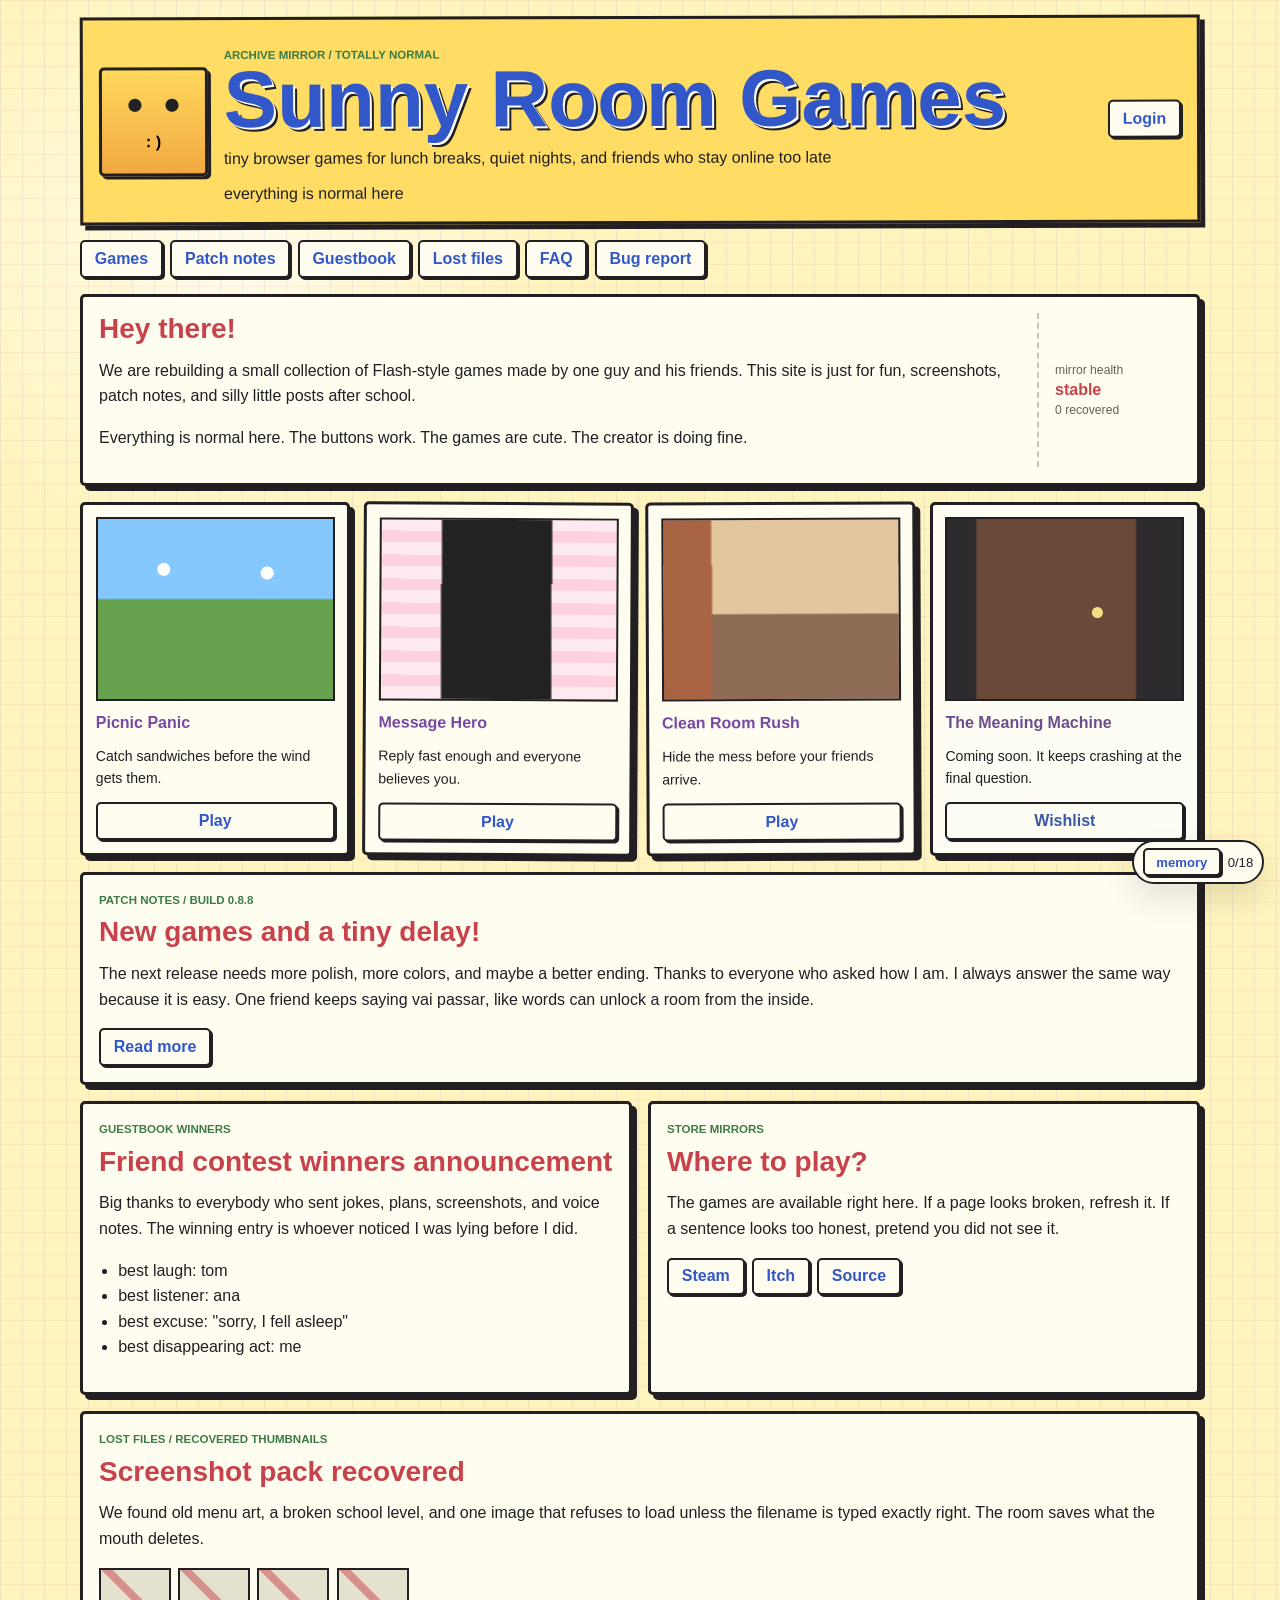
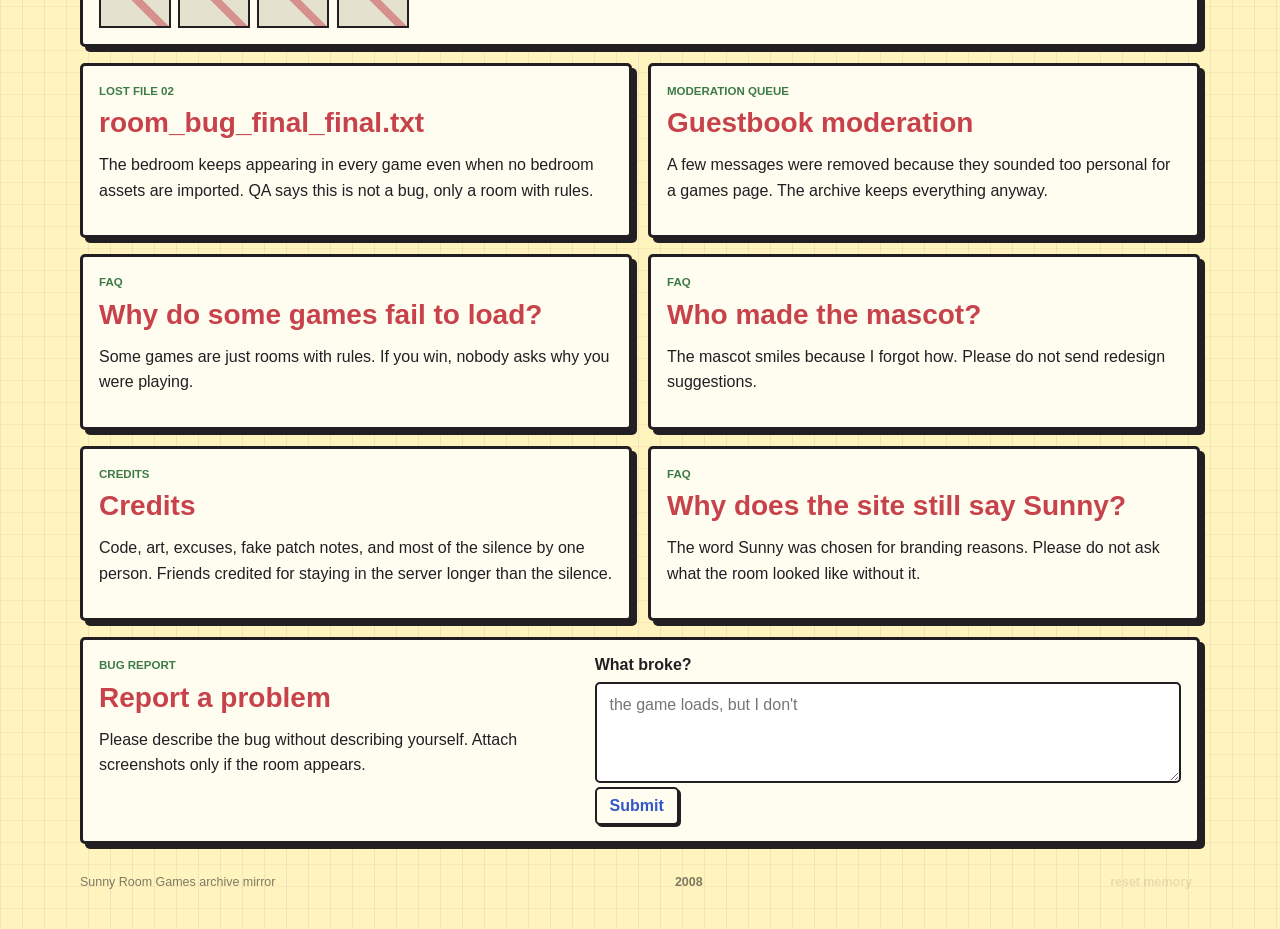
==== commit 72156884: "#" ====
--- a/index.html
+++ b/index.html
@@ -7,8 +7,10 @@
     <link rel="stylesheet" href="styles.css" />
   </head>
   <body data-corruption="0">
-    <!-- mirror note: the cute layer loads first because people trust bright colors. -->
-    <!-- if someone asks, this is only a games site. if someone stays, tell them less slowly. -->
+    <!-- he changed this line because the first version was too honest -->
+    <!-- do not put the real sentence on the page -->
+    <!-- if they find this, maybe they were listening -->
+    <!-- the room remembers the date, but the boy does not -->
     <div class="page-static" aria-hidden="true"></div>
     <div class="idle-words" id="idleWords" aria-hidden="true"></div>
 
@@ -22,6 +24,7 @@
         <p>
           tiny browser games for lunch breaks, quiet nights, and friends who stay online too late
         </p>
+        <p class="subtitle-shift" id="subtitleShift">everything is normal here</p>
       </div>
       <button class="login-button" id="loginButton">Login</button>
     </header>
@@ -93,6 +96,16 @@
           </p>
           <button class="play-button" data-game="meaning" id="meaningButton">Wishlist</button>
         </article>
+
+        <article class="game-card hidden-runner" data-game-card="bottomless">
+          <div class="game-art void-art" aria-hidden="true"></div>
+          <h3>Bottomless Runner</h3>
+          <p>
+            A running game with no floor, no score, and no
+            <button class="secret-word" data-fragment="exit">EXIT</button>.
+          </p>
+          <button class="play-button" data-game="bottomless">Start</button>
+        </article>
       </section>
 
       <section class="content-grid" id="patch" aria-label="Patch notes and news">
@@ -204,6 +217,14 @@
             Code, art, excuses, fake patch notes, and most of the silence by one person.
             Friends credited for staying in the server longer than the
             <button class="secret-word" data-fragment="silence">silence</button>.
+          </p>
+        </article>
+        <article class="post">
+          <p class="post-meta">FAQ</p>
+          <h2>Why does the site still say Sunny?</h2>
+          <p>
+            The word <button class="secret-word" data-fragment="sunny">Sunny</button>
+            was chosen for branding reasons. Please do not ask what the room looked like without it.
           </p>
         </article>
       </section>
@@ -271,22 +292,39 @@
         <h2 id="panelTitle">the room underneath</h2>
         <div class="assembled-poem" id="assembledPoem"></div>
         <div class="final-room" id="finalRoom" hidden>
-          <h3>the room underneath</h3>
-          <p>
-            I learned to sound alive before I learned to be honest.
-            I made games because games forgive rules that people do not.
-            The mascot smiled for me, the patch notes talked for me, the room kept every word I deleted.
-          </p>
-          <p>
-            I am tired. I am confused. I do not know if meaning is found, built, borrowed, or waited for.
-            But tonight the door is not locked from the outside. Maybe I can let one person see the room.
-            Maybe staying one more day is not a victory screen. Maybe it is enough light to save the file.
-          </p>
+          <h3>THE ROOM UNDERNEATH</h3>
+          <p>
+            I survived something I still cannot explain without leaving my own body.
+            People asked why, and I hated them for asking, and hated myself because I was asking too.
+            I was ashamed of being alive. I was ashamed of almost not being. I was ashamed that the room knew before anyone else.
+          </p>
+          <p>
+            I do not know if I wanted to live. I know I wanted the falling to stop.
+            The void did not become beautiful. It did not become meaningful. It only kept opening underneath every normal sentence.
+          </p>
+          <p>
+            Tonight, if the floor does not come, maybe a voice can.
+            Maybe that is not hope. Maybe it is enough to not fall alone.
+          </p>
+          <button class="void-button" id="openVoid">open the void underneath</button>
           <a class="protected-link" href="protected/room-log.html">open room-log</a>
         </div>
       </div>
     </section>
 
+    <section class="void-panel" id="voidPanel" aria-labelledby="voidTitle" hidden>
+      <button class="close-dialog void-close" id="closeVoid" aria-label="Close">x</button>
+      <div class="void-descent" id="voidDescent">
+        <h2 id="voidTitle">the void underneath</h2>
+        <p>i thought the bottom would explain the fall</p>
+        <p>i thought the bottom would forgive the fall</p>
+        <p>i thought the bottom would become a floor</p>
+        <p>there was no bottom</p>
+        <p>there was only more falling</p>
+        <p class="delayed-line">and then, very far away, someone said my name like a hand on a door</p>
+      </div>
+    </section>
+
     <script src="fragments.js"></script>
     <script src="script.js"></script>
   </body>
--- a/styles.css
+++ b/styles.css
@@ -1,14 +1,22 @@
 :root {
+  --sunny-bg: #fff4bd;
+  --mask-yellow: #ffdc63;
+  --panic-red: #c7424b;
+  --void-black: #09090b;
+  --bruise-purple: #3b2546;
+  --cold-blue: #7fa8bd;
+  --text-faint: rgba(238, 231, 221, 0.42);
+  --corruption-level: 0;
   --page: #fff4bd;
   --paper: #fffdf0;
   --ink: #211f23;
   --muted: #686056;
   --line: #221f23;
   --blue: #3157c8;
-  --red: #c7424b;
+  --red: var(--panic-red);
   --green: #3d7b47;
   --purple: #7648a5;
-  --yellow: #ffdc63;
+  --yellow: var(--mask-yellow);
   --space-1: 0.45rem;
   --space-2: 0.8rem;
   --space-3: 1rem;
@@ -40,16 +48,50 @@
   transition: background-color 240ms ease, filter 240ms ease;
 }
 
+body[data-corruption="0"] {
+  --corruption-level: 0;
+}
+
+body[data-corruption="1"] {
+  --corruption-level: 1;
+  cursor: default;
+}
+
 body[data-corruption="2"] {
+  --corruption-level: 2;
   --paper: #fff9e8;
   --shadow: 6px 6px 0 var(--line);
 }
 
-body[data-corruption="3"],
-body[data-corruption="4"] {
+body[data-corruption="3"] {
+  --corruption-level: 3;
   --page: #f7dfad;
   --paper: #fff8df;
   filter: saturate(0.92);
+}
+
+body[data-corruption="4"] {
+  --corruption-level: 4;
+  --page: #19151d;
+  --paper: #efe4c7;
+  --ink: #151216;
+  background:
+    radial-gradient(circle at 50% 20%, rgba(127, 168, 189, 0.08), transparent 24rem),
+    linear-gradient(#1e1724, #0b0b0d 80%);
+  cursor: crosshair;
+}
+
+body[data-corruption="5"] {
+  --corruption-level: 5;
+  --page: var(--void-black);
+  --paper: #111013;
+  --ink: #eee7dd;
+  --line: #eee7dd;
+  --blue: var(--cold-blue);
+  --muted: var(--text-faint);
+  background: #050506;
+  letter-spacing: 0.02em;
+  cursor: none;
 }
 
 body.bad-signal {
@@ -88,7 +130,8 @@
 }
 
 body.bad-signal .page-static,
-body[data-corruption="4"] .page-static {
+body[data-corruption="4"] .page-static,
+body[data-corruption="5"] .page-static {
   opacity: 1;
 }
 
@@ -122,6 +165,11 @@
   transform: rotate(-0.15deg);
 }
 
+body[data-corruption="5"] .site-header {
+  background: #0d0d10;
+  transform: translateY(8px) rotate(0.1deg);
+}
+
 .brand-copy {
   min-width: 0;
 }
@@ -172,6 +220,12 @@
     radial-gradient(circle at 32% 34%, #222 0 5px, transparent 6px),
     radial-gradient(circle at 68% 34%, #222 0 5px, transparent 6px),
     linear-gradient(#e4d8a8, #b6a172);
+}
+
+.mascot[data-mood="5"] {
+  opacity: 0.12;
+  border-style: dashed;
+  background: transparent;
 }
 
 .mascot-face {
@@ -339,6 +393,20 @@
     linear-gradient(90deg, #2e2b2f 0 12%, #75472f 13% 80%, #2e2b2f 81%);
 }
 
+.void-art {
+  background:
+    radial-gradient(circle at 50% 62%, rgba(238, 231, 221, 0.18) 0 2px, transparent 3px),
+    linear-gradient(#0c0c0f, #000);
+}
+
+.hidden-runner {
+  display: none;
+}
+
+.hidden-runner.visible {
+  display: grid;
+}
+
 .locked-card {
   filter: saturate(0.7);
 }
@@ -422,6 +490,11 @@
 
 .secret-word.recovered {
   color: var(--red);
+}
+
+body[data-corruption="4"] .secret-word,
+body[data-corruption="5"] .secret-word {
+  text-shadow: 0 0 10px rgba(199, 66, 75, 0.35);
 }
 
 .memory-dock {
@@ -596,8 +669,103 @@
 }
 
 body[data-corruption="4"] .game-card,
-body[data-corruption="4"] .post {
+body[data-corruption="4"] .post,
+body[data-corruption="5"] .game-card,
+body[data-corruption="5"] .post {
   box-shadow: 7px 7px 0 #111;
+}
+
+body[data-corruption="5"] .notice,
+body[data-corruption="5"] .post,
+body[data-corruption="5"] .game-card,
+body[data-corruption="5"] .bug-report {
+  border-style: dashed;
+  background: rgba(17, 16, 19, 0.94);
+}
+
+body[data-corruption="5"] .site-header h1 {
+  color: #eee7dd;
+  text-shadow: 0 0 18px rgba(238, 231, 221, 0.25);
+}
+
+body[data-corruption="5"] .mascot::after {
+  content: "the smile was not the boy. it was the lock.";
+  display: block;
+  width: 13rem;
+  margin-left: 7rem;
+  color: var(--text-faint);
+  font-family: "Courier New", Courier, monospace;
+  font-size: 0.78rem;
+  text-align: left;
+}
+
+.void-button {
+  display: inline-block;
+  margin: var(--space-2) var(--space-2) var(--space-2) 0;
+  min-height: 2.35rem;
+  border: 2px solid var(--line);
+  border-radius: var(--radius);
+  background: #09090b;
+  color: #eee7dd;
+  padding: 0 var(--space-2);
+  font-weight: 800;
+}
+
+.void-panel {
+  position: fixed;
+  inset: 0;
+  z-index: 50;
+  overflow: auto;
+  background:
+    linear-gradient(rgba(0, 0, 0, 0), #000 22rem),
+    #030304;
+  color: #eee7dd;
+}
+
+.void-close {
+  position: fixed;
+  top: 1rem;
+  right: 1rem;
+  z-index: 2;
+  background: #08080a;
+  color: #eee7dd;
+  border-color: #eee7dd;
+}
+
+.void-descent {
+  width: min(780px, calc(100% - 2rem));
+  min-height: 360vh;
+  margin: 0 auto;
+  padding: 18vh 0 80vh;
+  font-family: "Courier New", Courier, monospace;
+}
+
+.void-descent h2 {
+  color: #eee7dd;
+  margin-bottom: 25vh;
+}
+
+.void-descent p {
+  max-width: 34rem;
+  margin: 0 0 42vh;
+  color: rgba(238, 231, 221, 0.68);
+  line-height: 2;
+}
+
+.void-descent p:nth-child(even) {
+  margin-left: auto;
+  color: rgba(238, 231, 221, 0.45);
+}
+
+.delayed-line {
+  opacity: 0;
+  animation: delayedVoid 7s ease forwards;
+}
+
+@keyframes delayedVoid {
+  to {
+    opacity: 1;
+  }
 }
 
 @keyframes badSignal {
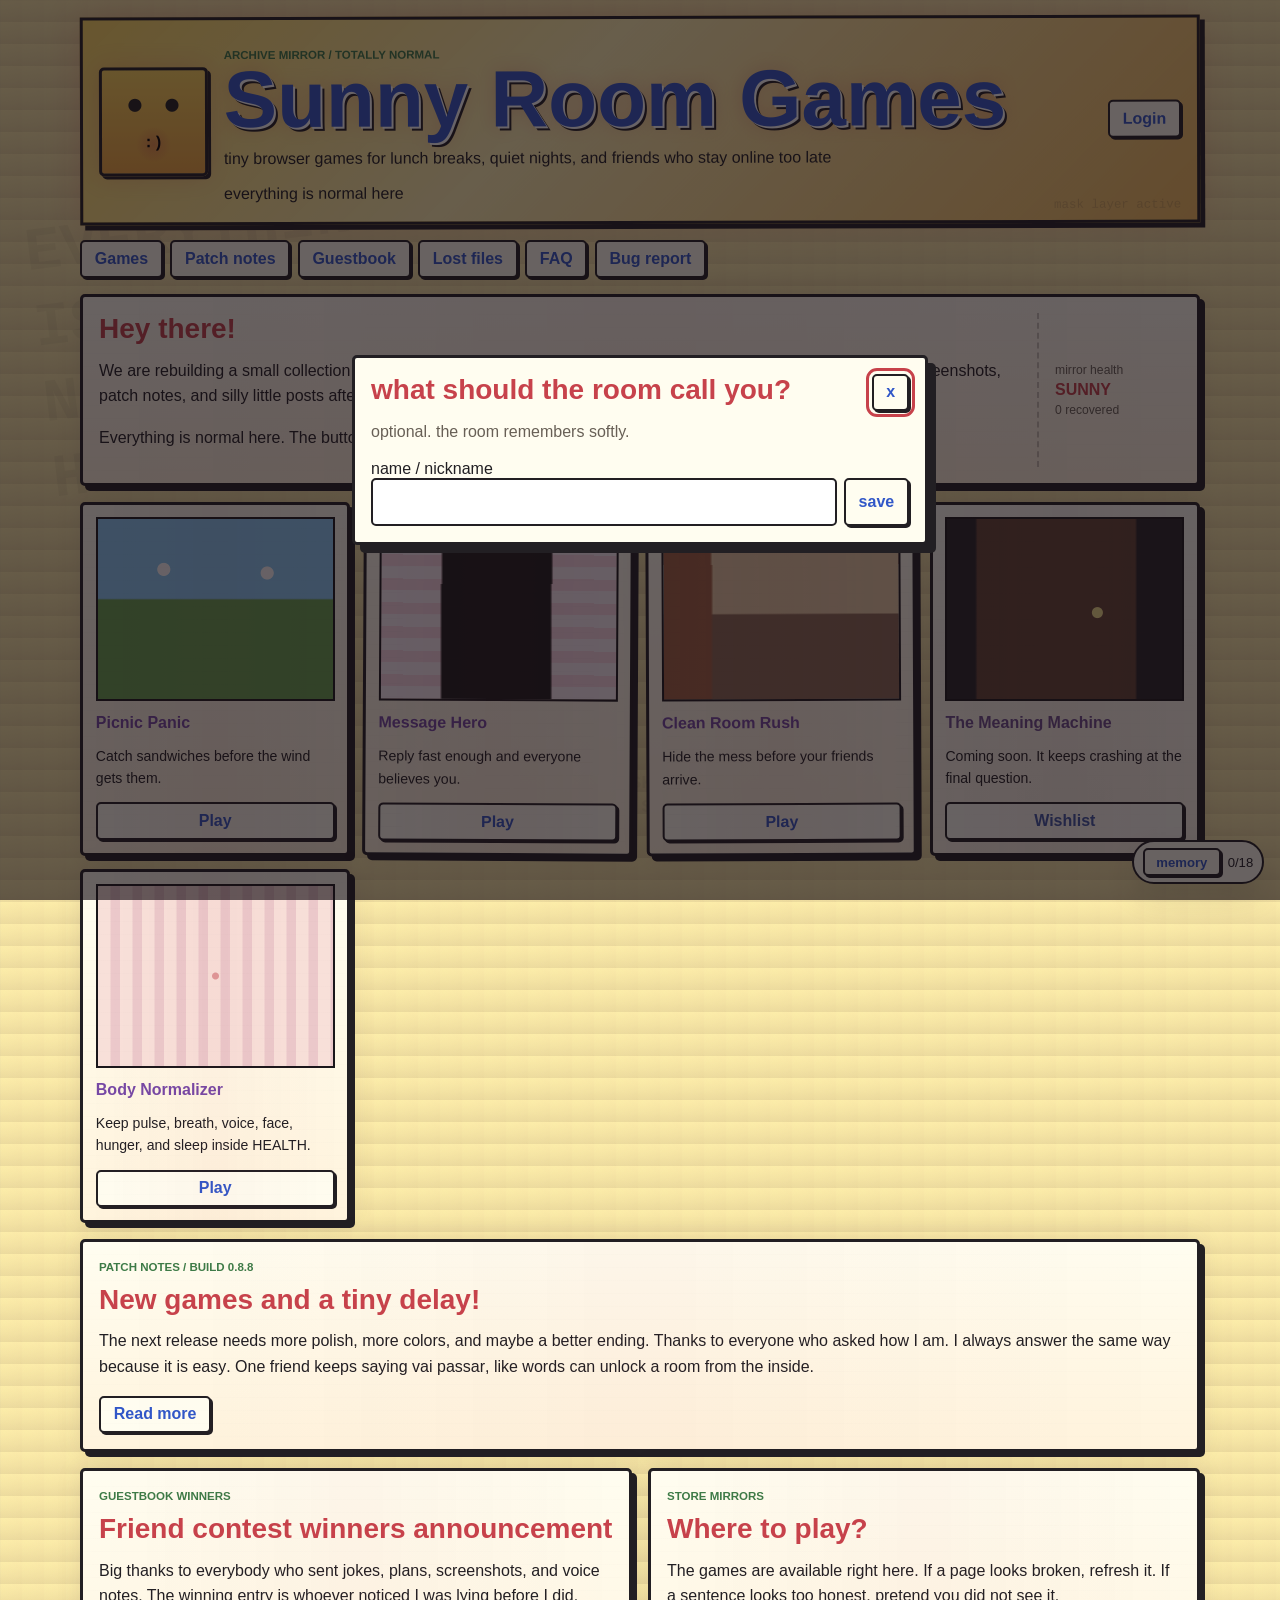
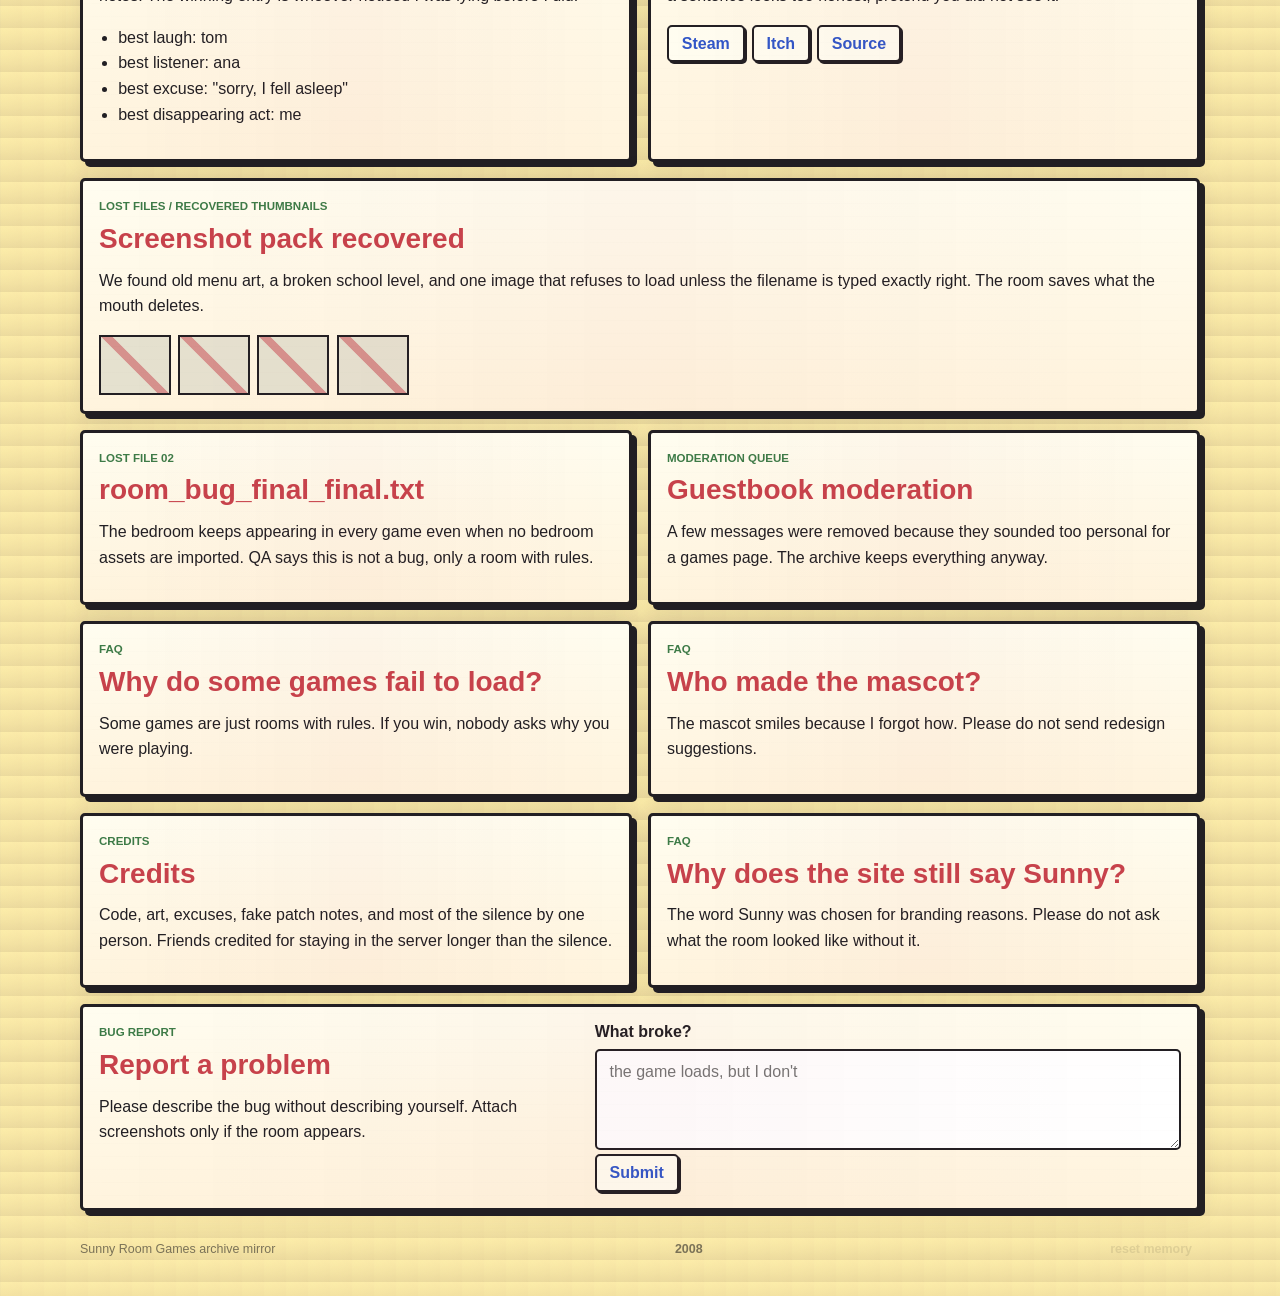
==== commit 7ccb56fe: "#" ====
--- a/index.html
+++ b/index.html
@@ -13,6 +13,14 @@
     <!-- the room remembers the date, but the boy does not -->
     <div class="page-static" aria-hidden="true"></div>
     <div class="idle-words" id="idleWords" aria-hidden="true"></div>
+    <div class="wall-texture" aria-hidden="true">
+      <span>everything is normal here</span>
+      <span>the room keeps the real score</span>
+      <span>do not ask why the mascot is still smiling</span>
+      <span>loading</span>
+      <span>loading</span>
+      <span>still loading</span>
+    </div>
 
     <header class="site-header">
       <button class="mascot" id="mascotButton" aria-label="Sunny Room mascot" data-fragment-trigger="mascot">
@@ -26,7 +34,7 @@
         </p>
         <p class="subtitle-shift" id="subtitleShift">everything is normal here</p>
       </div>
-      <button class="login-button" id="loginButton">Login</button>
+      <a class="login-button" id="loginButton" href="login.html" data-fragment="login">Login</a>
     </header>
 
     <nav class="link-bar" aria-label="Site links">
@@ -106,6 +114,16 @@
           </p>
           <button class="play-button" data-game="bottomless">Start</button>
         </article>
+
+        <article class="game-card body-game-card" data-game-card="body">
+          <div class="game-art body-art" aria-hidden="true"></div>
+          <h3>Body Normalizer</h3>
+          <p>
+            Keep pulse, breath, voice, face, hunger, and sleep inside
+            <button class="secret-word" data-fragment="health">HEALTH</button>.
+          </p>
+          <button class="play-button" data-game="body">Start</button>
+        </article>
       </section>
 
       <section class="content-grid" id="patch" aria-label="Patch notes and news">
@@ -244,6 +262,19 @@
         </form>
       </section>
     </main>
+
+    <dialog class="name-dialog" id="nameDialog">
+      <button class="close-dialog" id="skipName" aria-label="Close">x</button>
+      <h2>what should the room call you?</h2>
+      <p class="login-copy">optional. the room remembers softly.</p>
+      <form id="nameForm">
+        <label for="nameInput">name / nickname</label>
+        <div class="password-row">
+          <input id="nameInput" autocomplete="nickname" />
+          <button type="submit">save</button>
+        </div>
+      </form>
+    </dialog>
 
     <aside class="memory-dock" aria-live="polite">
       <button class="dock-tab" id="memoryTab" aria-expanded="false">memory</button>
@@ -326,6 +357,7 @@
     </section>
 
     <script src="fragments.js"></script>
+    <script src="routes.js"></script>
     <script src="script.js"></script>
   </body>
 </html>
--- a/styles.css
+++ b/styles.css
@@ -38,9 +38,11 @@
   margin: 0;
   min-height: 100vh;
   background:
-    linear-gradient(90deg, rgba(49, 87, 200, 0.09) 1px, transparent 1px),
-    linear-gradient(rgba(199, 66, 75, 0.07) 1px, transparent 1px),
-    radial-gradient(circle at 18% 10%, rgba(255, 255, 255, 0.7), transparent 20rem),
+    radial-gradient(circle at 18% 8%, rgba(255, 245, 170, 0.78), transparent 14rem),
+    radial-gradient(circle at 82% 18%, rgba(199, 66, 75, 0.22), transparent 18rem),
+    linear-gradient(90deg, rgba(49, 87, 200, 0.1) 1px, transparent 1px),
+    linear-gradient(rgba(14, 13, 16, 0.11) 1px, transparent 1px),
+    linear-gradient(180deg, rgba(255, 244, 189, 0.85), rgba(45, 31, 39, 0.32)),
     var(--page);
   background-size: 22px 22px, 22px 22px, auto, auto;
   color: var(--ink);
@@ -54,7 +56,6 @@
 
 body[data-corruption="1"] {
   --corruption-level: 1;
-  cursor: default;
 }
 
 body[data-corruption="2"] {
@@ -78,7 +79,6 @@
   background:
     radial-gradient(circle at 50% 20%, rgba(127, 168, 189, 0.08), transparent 24rem),
     linear-gradient(#1e1724, #0b0b0d 80%);
-  cursor: crosshair;
 }
 
 body[data-corruption="5"] {
@@ -91,7 +91,18 @@
   --muted: var(--text-faint);
   background: #050506;
   letter-spacing: 0.02em;
-  cursor: none;
+}
+
+body[data-corruption="6"] {
+  --corruption-level: 6;
+  --page: #000;
+  --paper: #050505;
+  --ink: #eee7dd;
+  --line: rgba(238, 231, 221, 0.6);
+  --blue: #eee7dd;
+  --muted: rgba(238, 231, 221, 0.46);
+  background: #000;
+  letter-spacing: 0.03em;
 }
 
 body.bad-signal {
@@ -117,7 +128,8 @@
 }
 
 .page-static,
-.idle-words {
+.idle-words,
+.wall-texture {
   pointer-events: none;
   position: fixed;
   z-index: 30;
@@ -131,7 +143,8 @@
 
 body.bad-signal .page-static,
 body[data-corruption="4"] .page-static,
-body[data-corruption="5"] .page-static {
+body[data-corruption="5"] .page-static,
+body[data-corruption="6"] .page-static {
   opacity: 1;
 }
 
@@ -144,10 +157,63 @@
   font-size: 0.9rem;
 }
 
+.wall-texture {
+  inset: 0;
+  z-index: 0;
+  overflow: hidden;
+  color: rgba(33, 31, 35, 0.055);
+  font-family: "Courier New", Courier, monospace;
+  font-weight: 900;
+  text-transform: uppercase;
+}
+
+.wall-texture span {
+  position: absolute;
+  max-width: 18rem;
+  line-height: 1.25;
+}
+
+.wall-texture span:nth-child(1) {
+  left: 3%;
+  top: 22%;
+  font-size: 3.8rem;
+  transform: rotate(-7deg);
+}
+
+.wall-texture span:nth-child(2) {
+  right: 4%;
+  top: 34%;
+  font-size: 2.2rem;
+  transform: rotate(5deg);
+}
+
+.wall-texture span:nth-child(3) {
+  left: 42%;
+  bottom: 9%;
+  font-size: 1.2rem;
+}
+
+.wall-texture span:nth-child(4) {
+  right: 18%;
+  bottom: 28%;
+}
+
+.wall-texture span:nth-child(5) {
+  left: 18%;
+  bottom: 42%;
+}
+
+.wall-texture span:nth-child(6) {
+  right: 9%;
+  top: 11%;
+}
+
 .site-header,
 .link-bar,
 .layout,
 .site-footer {
+  position: relative;
+  z-index: 1;
   width: min(1120px, calc(100% - 1.5rem));
   margin-inline: auto;
 }
@@ -159,13 +225,28 @@
   align-items: center;
   margin-top: var(--space-3);
   border: 3px solid var(--line);
-  background: var(--yellow);
-  box-shadow: var(--shadow);
+  background:
+    linear-gradient(135deg, rgba(255, 220, 99, 0.96), rgba(255, 244, 189, 0.88) 42%, rgba(199, 66, 75, 0.2)),
+    var(--yellow);
+  box-shadow: var(--shadow), 0 0 34px rgba(199, 66, 75, 0.22);
   padding: var(--space-3);
   transform: rotate(-0.15deg);
-}
-
-body[data-corruption="5"] .site-header {
+  position: relative;
+  overflow: hidden;
+}
+
+.site-header::after {
+  content: "mask layer active";
+  position: absolute;
+  right: 1rem;
+  bottom: 0.5rem;
+  color: rgba(33, 31, 35, 0.16);
+  font-family: "Courier New", Courier, monospace;
+  font-size: 0.78rem;
+}
+
+body[data-corruption="5"] .site-header,
+body[data-corruption="6"] .site-header {
   background: #0d0d10;
   transform: translateY(8px) rotate(0.1deg);
 }
@@ -190,7 +271,7 @@
   font-size: clamp(2rem, 7vw, 5rem);
   line-height: 0.9;
   letter-spacing: 0;
-  text-shadow: 2px 2px 0 #fff, 4px 4px 0 var(--line);
+  text-shadow: 2px 2px 0 #fff, 4px 4px 0 var(--line), 0 0 18px rgba(199, 66, 75, 0.28);
 }
 
 .site-header p {
@@ -206,8 +287,10 @@
   background:
     radial-gradient(circle at 32% 34%, #222 0 6px, transparent 7px),
     radial-gradient(circle at 68% 34%, #222 0 6px, transparent 7px),
+    radial-gradient(circle at 50% 72%, rgba(199, 66, 75, 0.32), transparent 1.1rem),
     linear-gradient(#ffd85c, #f2a941);
-  box-shadow: 3px 3px 0 var(--line);
+  box-shadow: 3px 3px 0 var(--line), 0 0 24px rgba(199, 66, 75, 0.24);
+  animation: mascotPulse 5s ease-in-out infinite;
 }
 
 .mascot[data-mood="2"],
@@ -226,6 +309,16 @@
   opacity: 0.12;
   border-style: dashed;
   background: transparent;
+}
+
+.mascot[data-mood="6"] {
+  border-color: transparent;
+  background: transparent;
+  box-shadow: none;
+}
+
+.mascot[data-mood="6"] .mascot-face {
+  display: none;
 }
 
 .mascot-face {
@@ -253,6 +346,9 @@
   color: var(--blue);
   font-weight: 800;
   box-shadow: 2px 2px 0 var(--line);
+  text-decoration: none;
+  display: inline-grid;
+  place-items: center;
 }
 
 .login-button,
@@ -285,8 +381,26 @@
 .panel-shell {
   border: 3px solid var(--line);
   border-radius: var(--radius);
-  background: var(--paper);
-  box-shadow: var(--shadow);
+  background:
+    linear-gradient(180deg, rgba(255, 253, 240, 0.94), rgba(255, 243, 220, 0.94)),
+    var(--paper);
+  box-shadow: var(--shadow), 0 0 26px rgba(59, 37, 70, 0.1);
+  position: relative;
+}
+
+.notice::after,
+.post::after,
+.game-card::after,
+.bug-report::after {
+  content: "";
+  pointer-events: none;
+  position: absolute;
+  inset: 0;
+  border-radius: inherit;
+  background:
+    linear-gradient(90deg, transparent, rgba(199, 66, 75, 0.06), transparent),
+    repeating-linear-gradient(0deg, transparent 0 12px, rgba(33, 31, 35, 0.025) 13px);
+  opacity: 0.65;
 }
 
 .notice {
@@ -366,6 +480,7 @@
   aspect-ratio: 1.3;
   border: 2px solid var(--line);
   image-rendering: pixelated;
+  filter: contrast(1.08) saturate(0.9);
 }
 
 .park {
@@ -397,6 +512,12 @@
   background:
     radial-gradient(circle at 50% 62%, rgba(238, 231, 221, 0.18) 0 2px, transparent 3px),
     linear-gradient(#0c0c0f, #000);
+}
+
+.body-art {
+  background:
+    radial-gradient(circle at 50% 50%, rgba(199, 66, 75, 0.45) 0 3px, transparent 4px),
+    repeating-linear-gradient(90deg, #f1d9d2 0 12px, #e6c3c5 13px 22px);
 }
 
 .hidden-runner {
@@ -486,6 +607,7 @@
 
 .secret-word:hover {
   text-decoration: underline dotted rgba(199, 66, 75, 0.6);
+  background: rgba(199, 66, 75, 0.12);
 }
 
 .secret-word.recovered {
@@ -551,7 +673,8 @@
 
 .secret-dialog,
 .login-dialog,
-.game-dialog {
+.game-dialog,
+.name-dialog {
   width: min(92vw, 36rem);
   border: 3px solid var(--line);
   border-radius: var(--radius);
@@ -567,8 +690,240 @@
 
 .secret-dialog::backdrop,
 .login-dialog::backdrop,
-.game-dialog::backdrop {
+.game-dialog::backdrop,
+.name-dialog::backdrop {
   background: rgba(20, 12, 18, 0.64);
+}
+
+.login-page {
+  min-height: 100vh;
+  background:
+    radial-gradient(circle at 50% 10%, rgba(199, 66, 75, 0.16), transparent 20rem),
+    linear-gradient(#161219, #070708);
+  color: #eee7dd;
+}
+
+.login-shell,
+.subsite-shell,
+.underneath-text {
+  width: min(900px, calc(100% - 2rem));
+  margin: 0 auto;
+  padding: clamp(2rem, 7vw, 5rem) 0;
+}
+
+.login-card,
+.subsite-header,
+.phone-shell,
+.room-map,
+.sliders {
+  border: 2px solid rgba(238, 231, 221, 0.42);
+  background: rgba(14, 13, 16, 0.86);
+  box-shadow: 0 0 40px rgba(199, 66, 75, 0.12);
+  padding: var(--space-4);
+}
+
+.login-card h1,
+.subsite-header h1,
+.underneath-text h1 {
+  margin-top: 0;
+  color: #eee7dd;
+  letter-spacing: 0;
+}
+
+.login-card label,
+.sliders label {
+  display: grid;
+  gap: 0.35rem;
+  margin: 0 0 var(--space-2);
+  color: var(--text-faint);
+}
+
+.login-card input {
+  min-height: 2.5rem;
+  border: 1px solid rgba(238, 231, 221, 0.38);
+  background: #08080a;
+  color: #eee7dd;
+  padding: 0 var(--space-2);
+}
+
+.check-row {
+  grid-template-columns: auto 1fr;
+  align-items: center;
+}
+
+.login-actions,
+.reply-row {
+  display: flex;
+  flex-wrap: wrap;
+  gap: var(--space-1);
+}
+
+.forgot-link {
+  margin-top: var(--space-2);
+  border: 0;
+  background: transparent;
+  color: var(--text-faint);
+  text-decoration: underline;
+}
+
+.access-list {
+  margin-top: var(--space-4);
+}
+
+#accessLevels {
+  display: grid;
+  gap: 0.45rem;
+}
+
+#accessLevels a {
+  display: flex;
+  justify-content: space-between;
+  gap: var(--space-2);
+  border: 1px solid rgba(238, 231, 221, 0.2);
+  padding: 0.65rem;
+  color: inherit;
+  text-decoration: none;
+}
+
+#accessLevels a.locked {
+  opacity: 0.32;
+  pointer-events: none;
+}
+
+.subsite {
+  min-height: 100vh;
+  color: #eee7dd;
+  background: #0c0c0e;
+}
+
+.messages-site {
+  background: linear-gradient(135deg, #18151d, #070708);
+}
+
+.room-site {
+  background:
+    linear-gradient(90deg, rgba(238, 231, 221, 0.04) 1px, transparent 1px),
+    #100e10;
+  background-size: 80px 80px;
+}
+
+.body-site {
+  background:
+    radial-gradient(circle at 30% 20%, rgba(199, 66, 75, 0.18), transparent 18rem),
+    #120d13;
+}
+
+.bottom-site,
+.underneath-page,
+.void-page {
+  background: #020203;
+  color: #eee7dd;
+}
+
+.phone-shell {
+  display: grid;
+  grid-template-columns: 12rem 1fr;
+  gap: var(--space-3);
+  margin-top: var(--space-3);
+}
+
+.thread-list,
+.message-window,
+.reply-row {
+  min-width: 0;
+}
+
+.thread-list {
+  display: grid;
+  gap: var(--space-1);
+}
+
+.message-window {
+  min-height: 22rem;
+  border: 1px solid rgba(238, 231, 221, 0.24);
+  padding: var(--space-3);
+  background: #070708;
+}
+
+.message-window p {
+  max-width: 78%;
+  border: 1px solid rgba(238, 231, 221, 0.18);
+  padding: 0.55rem 0.7rem;
+}
+
+.message-window .them {
+  margin-left: auto;
+  color: rgba(238, 231, 221, 0.72);
+}
+
+.room-map {
+  display: grid;
+  grid-template-columns: repeat(2, minmax(0, 1fr));
+  gap: var(--space-2);
+  margin-top: var(--space-3);
+  min-height: 22rem;
+  animation: breatheRoom 7s ease-in-out infinite;
+}
+
+.room-map button,
+.thread-list button,
+.reply-row button,
+.login-actions button {
+  border: 1px solid rgba(238, 231, 221, 0.35);
+  background: rgba(238, 231, 221, 0.04);
+  color: #eee7dd;
+  min-height: 2.45rem;
+}
+
+.room-output,
+.body-log {
+  color: rgba(238, 231, 221, 0.72);
+  font-family: "Courier New", Courier, monospace;
+}
+
+.sliders {
+  display: grid;
+  gap: var(--space-2);
+  margin-top: var(--space-3);
+  animation: breatheRoom 6s ease-in-out infinite;
+}
+
+.sliders input {
+  accent-color: var(--panic-red);
+}
+
+.body-log {
+  white-space: pre-wrap;
+  border-left: 2px solid rgba(199, 66, 75, 0.5);
+  padding-left: var(--space-3);
+}
+
+.underneath-text {
+  max-width: 720px;
+  font-family: "Courier New", Courier, monospace;
+}
+
+.underneath-text p {
+  margin-bottom: 2.2rem;
+  line-height: 1.85;
+}
+
+@keyframes breatheRoom {
+  50% {
+    transform: scale(1.01);
+    box-shadow: 0 0 50px rgba(199, 66, 75, 0.18);
+  }
+}
+
+@media (prefers-reduced-motion: reduce) {
+  *,
+  *::before,
+  *::after {
+    animation-duration: 0.001ms !important;
+    animation-iteration-count: 1 !important;
+    scroll-behavior: auto !important;
+    transition-duration: 0.001ms !important;
+  }
 }
 
 .close-dialog {
@@ -656,6 +1011,11 @@
 
 body[data-corruption="2"] .post:nth-child(odd) {
   transform: translateY(1px) rotate(-0.15deg);
+}
+
+body[data-corruption="2"] .wall-texture,
+body[data-corruption="3"] .wall-texture {
+  color: rgba(33, 31, 35, 0.09);
 }
 
 body[data-corruption="3"] .site-header h1::after,
@@ -668,27 +1028,49 @@
   text-shadow: none;
 }
 
+body[data-corruption="3"] .notice,
+body[data-corruption="3"] .post,
+body[data-corruption="3"] .game-card {
+  background:
+    linear-gradient(180deg, rgba(255, 248, 223, 0.9), rgba(238, 218, 202, 0.92)),
+    var(--paper);
+}
+
 body[data-corruption="4"] .game-card,
 body[data-corruption="4"] .post,
 body[data-corruption="5"] .game-card,
-body[data-corruption="5"] .post {
+body[data-corruption="5"] .post,
+body[data-corruption="6"] .game-card,
+body[data-corruption="6"] .post {
   box-shadow: 7px 7px 0 #111;
 }
 
 body[data-corruption="5"] .notice,
 body[data-corruption="5"] .post,
 body[data-corruption="5"] .game-card,
-body[data-corruption="5"] .bug-report {
+body[data-corruption="5"] .bug-report,
+body[data-corruption="6"] .notice,
+body[data-corruption="6"] .post,
+body[data-corruption="6"] .game-card,
+body[data-corruption="6"] .bug-report {
   border-style: dashed;
   background: rgba(17, 16, 19, 0.94);
 }
 
-body[data-corruption="5"] .site-header h1 {
+body[data-corruption="4"] .wall-texture,
+body[data-corruption="5"] .wall-texture,
+body[data-corruption="6"] .wall-texture {
+  color: rgba(238, 231, 221, 0.08);
+}
+
+body[data-corruption="5"] .site-header h1,
+body[data-corruption="6"] .site-header h1 {
   color: #eee7dd;
   text-shadow: 0 0 18px rgba(238, 231, 221, 0.25);
 }
 
-body[data-corruption="5"] .mascot::after {
+body[data-corruption="5"] .mascot::after,
+body[data-corruption="6"] .mascot::after {
   content: "the smile was not the boy. it was the lock.";
   display: block;
   width: 13rem;
@@ -789,6 +1171,13 @@
   }
 }
 
+@keyframes mascotPulse {
+  50% {
+    transform: translateY(1px) scale(1.015);
+    box-shadow: 3px 3px 0 var(--line), 0 0 34px rgba(199, 66, 75, 0.36);
+  }
+}
+
 @media (max-width: 920px) {
   .site-header,
   .notice,
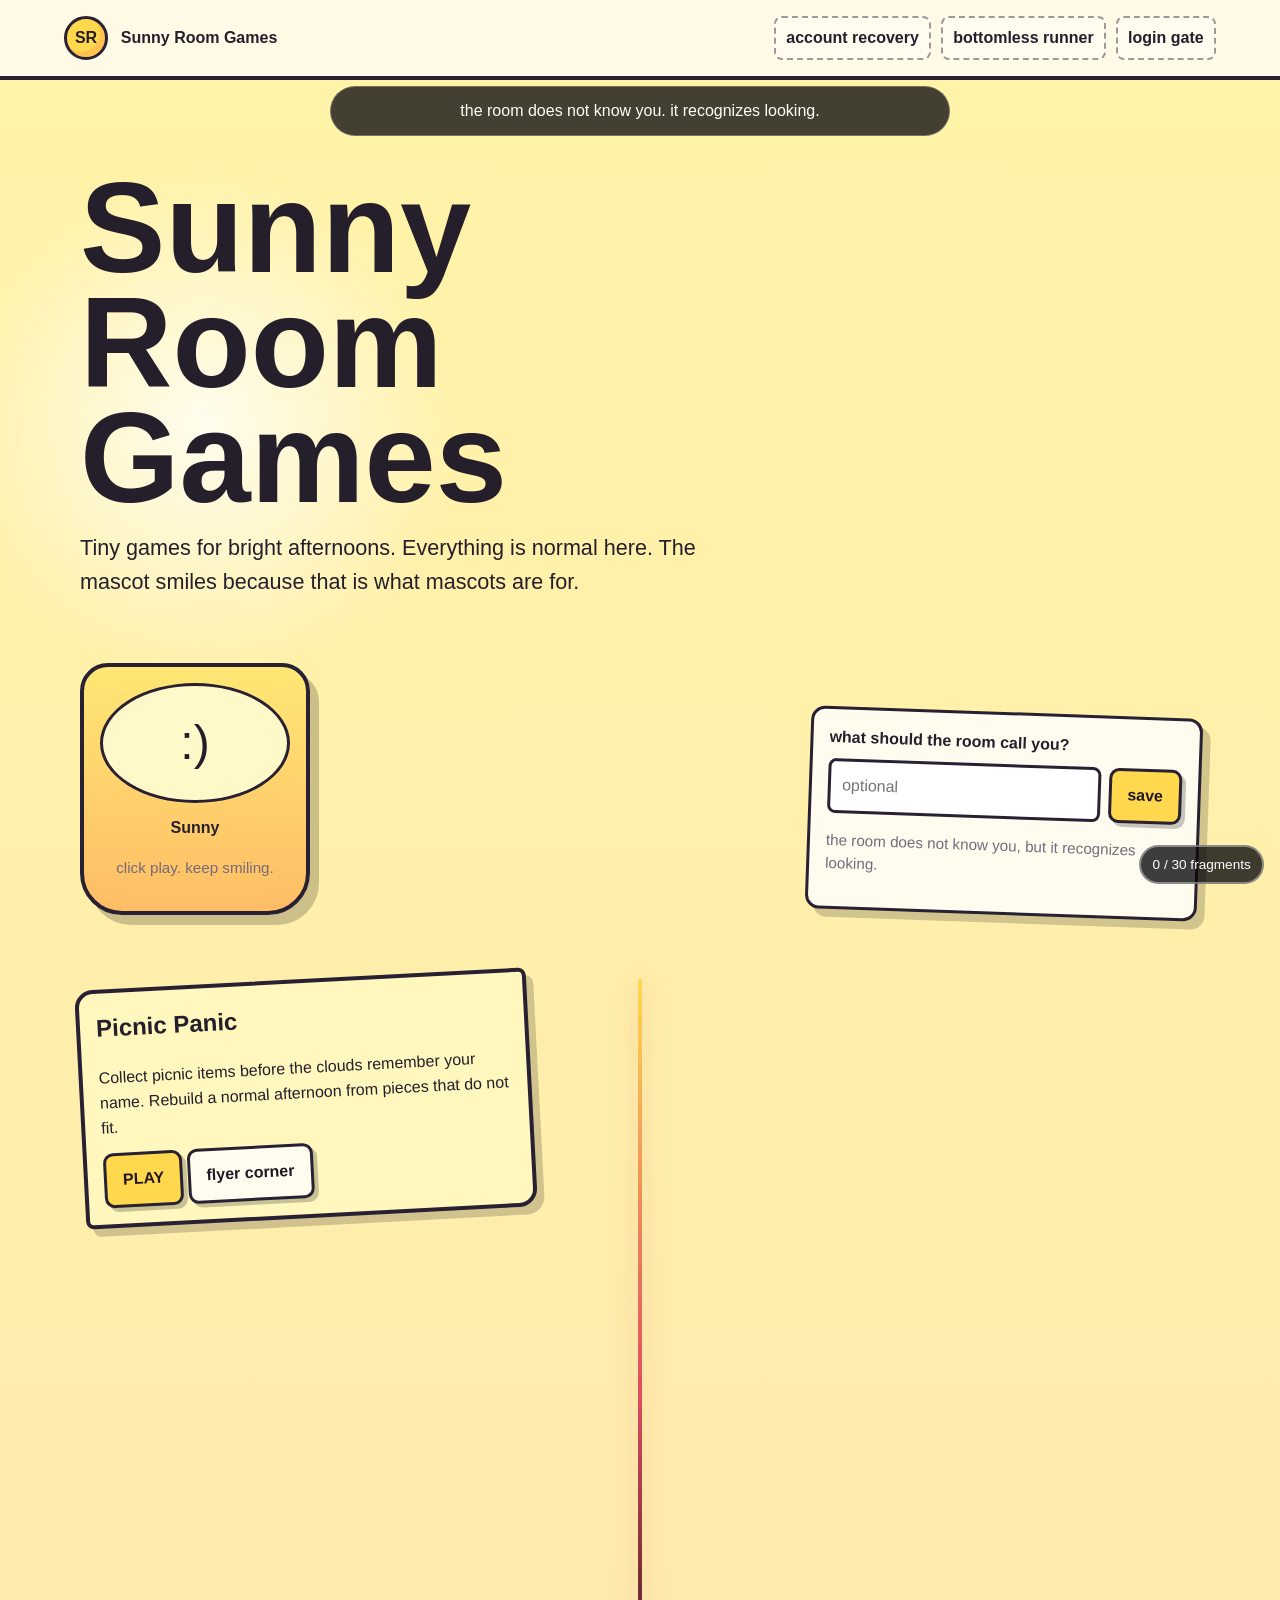
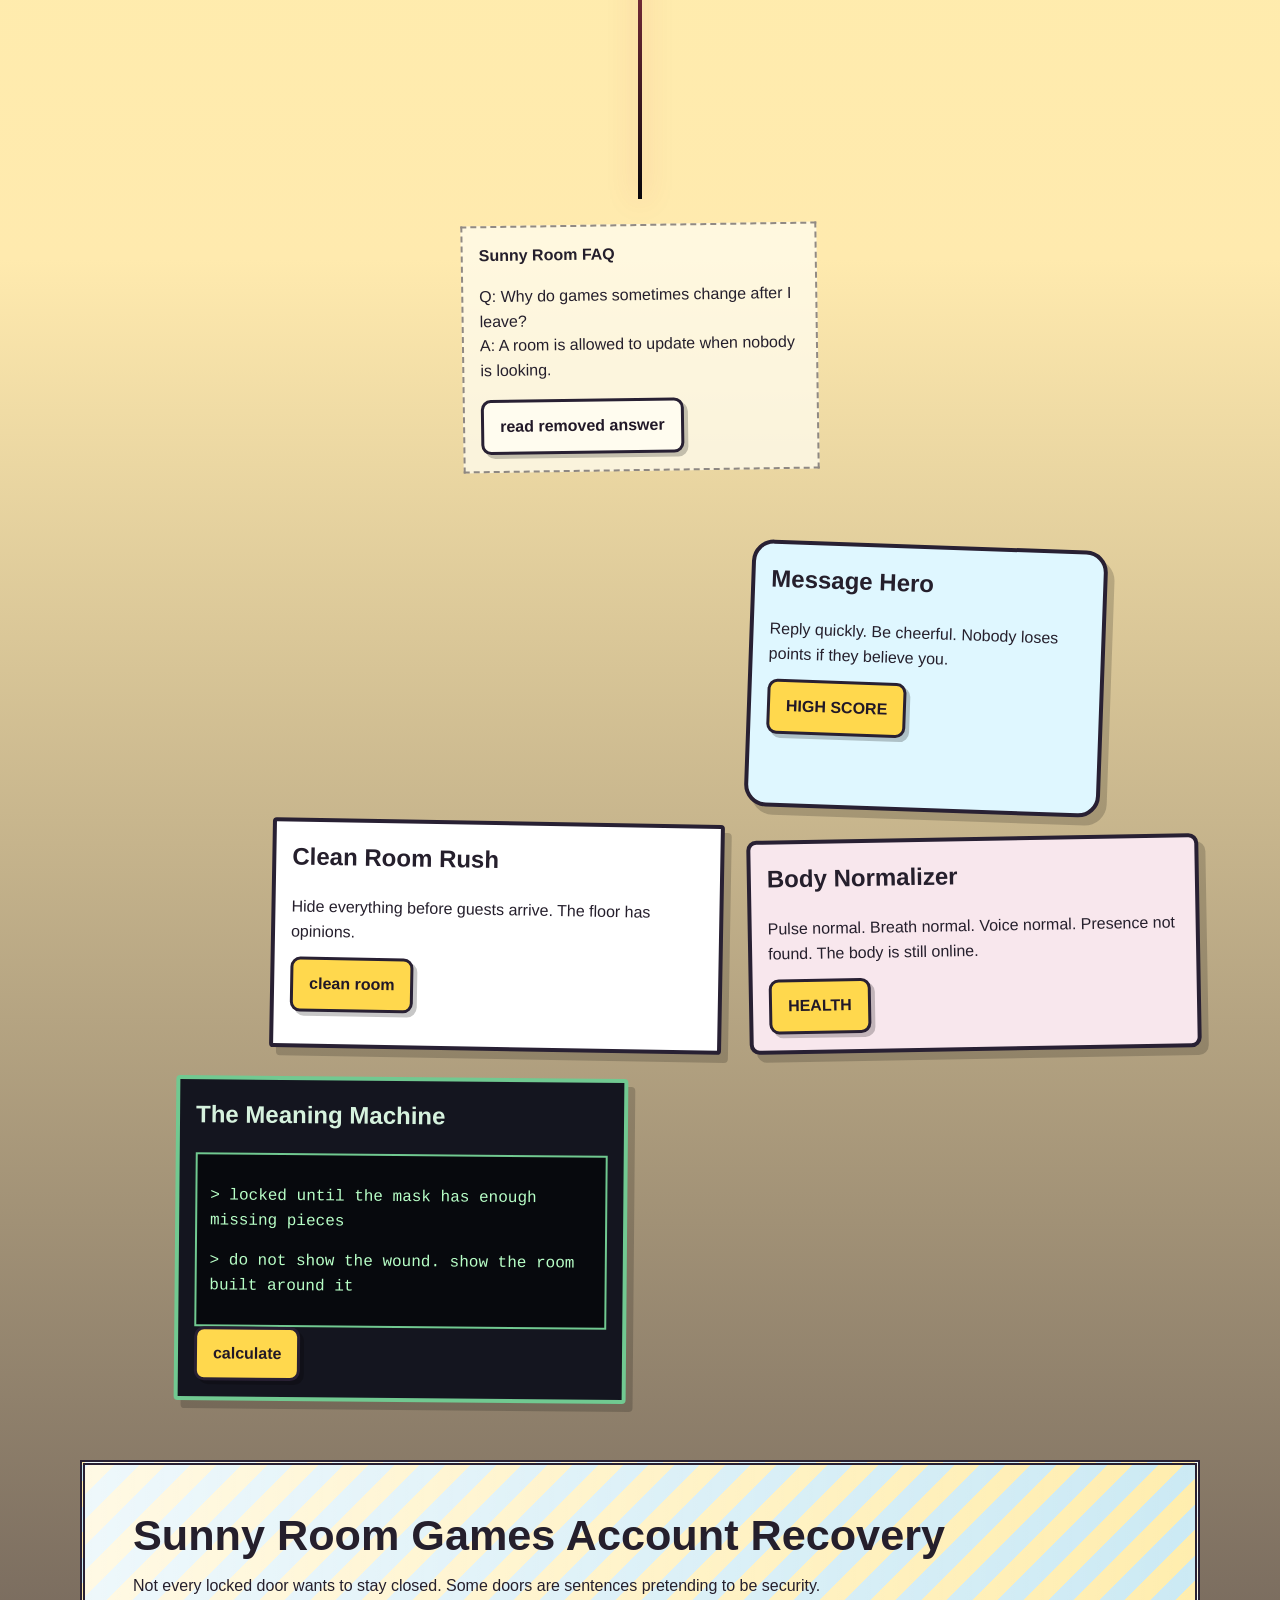
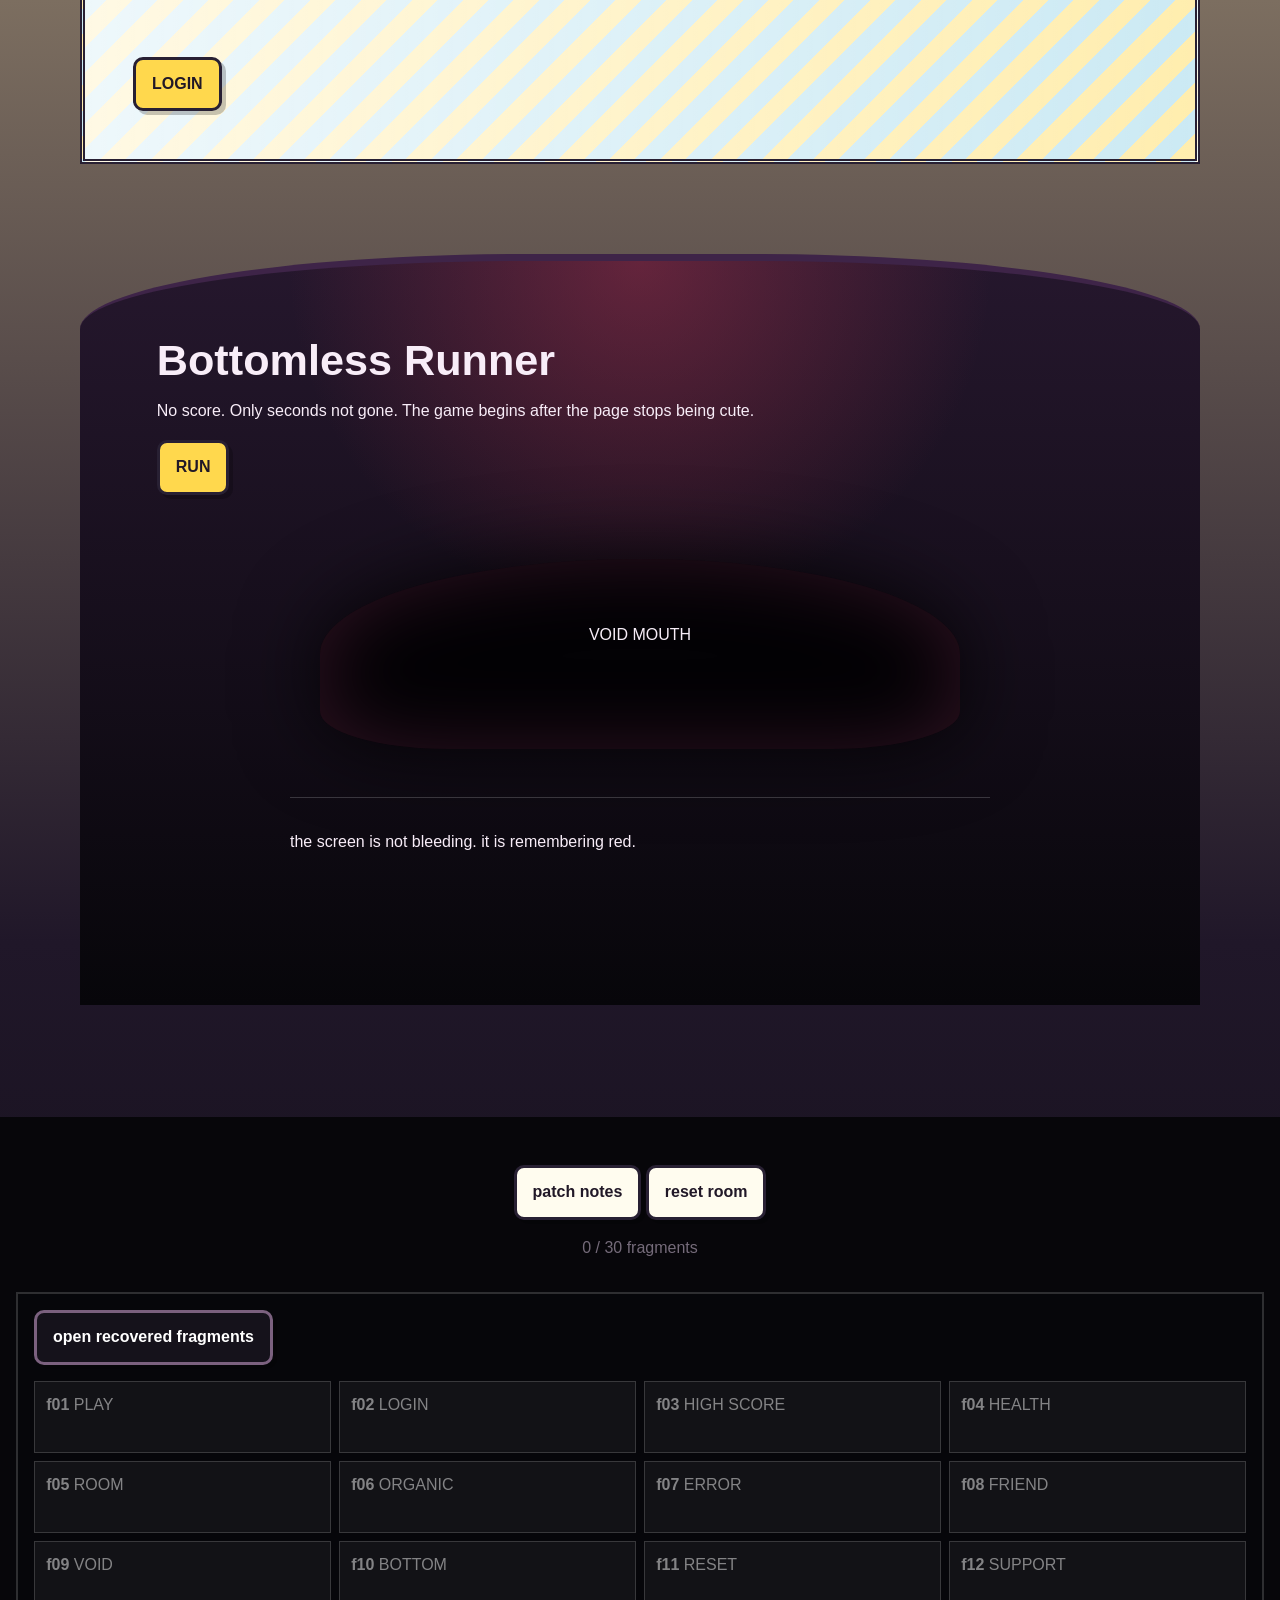
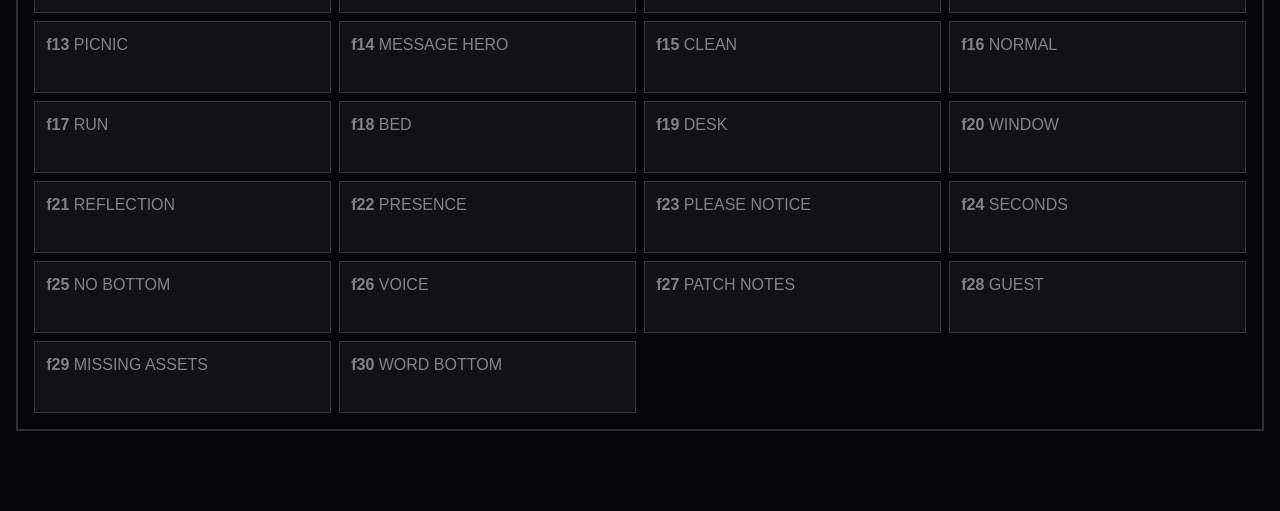
==== commit 3da8441d: "#" ====
--- a/index.html
+++ b/index.html
@@ -1,363 +1,125 @@
 <!doctype html>
 <html lang="en">
-  <head>
-    <meta charset="utf-8" />
-    <meta name="viewport" content="width=device-width, initial-scale=1" />
-    <title>Sunny Room Games</title>
-    <link rel="stylesheet" href="styles.css" />
-  </head>
-  <body data-corruption="0">
-    <!-- he changed this line because the first version was too honest -->
-    <!-- do not put the real sentence on the page -->
-    <!-- if they find this, maybe they were listening -->
-    <!-- the room remembers the date, but the boy does not -->
-    <div class="page-static" aria-hidden="true"></div>
-    <div class="idle-words" id="idleWords" aria-hidden="true"></div>
-    <div class="wall-texture" aria-hidden="true">
-      <span>everything is normal here</span>
-      <span>the room keeps the real score</span>
-      <span>do not ask why the mascot is still smiling</span>
-      <span>loading</span>
-      <span>loading</span>
-      <span>still loading</span>
-    </div>
+<head>
+  <meta charset="utf-8">
+  <meta name="viewport" content="width=device-width, initial-scale=1">
+  <title>Sunny Room Games</title>
+  <link rel="stylesheet" href="css/styles.css">
+  <link rel="stylesheet" href="css/layout.css">
+  <link rel="stylesheet" href="css/horror.css">
+  <link rel="stylesheet" href="css/responsive.css">
+</head>
+<body>
+  <!-- he changed this line because the first version was too honest -->
+  <div class="site-whisper" data-site-whisper aria-live="polite"></div>
+  <header class="site-header">
+    <a class="brand" href="index.html"><span class="brand-mark">SR</span><span>Sunny Room Games</span></a>
+    <nav class="nav-links" aria-label="main">
+      <a href="login.html">account recovery</a>
+      <a href="void.html">bottomless runner</a>
+      <a href="#gateway">login gate</a>
+    </nav>
+  </header>
 
-    <header class="site-header">
-      <button class="mascot" id="mascotButton" aria-label="Sunny Room mascot" data-fragment-trigger="mascot">
-        <span class="mascot-face" id="mascotFace">:)</span>
-      </button>
-      <div class="brand-copy">
-        <p class="eyebrow">archive mirror / totally normal</p>
+  <main class="page-shell">
+    <section class="hero">
+      <div>
         <h1>Sunny Room Games</h1>
-        <p>
-          tiny browser games for lunch breaks, quiet nights, and friends who stay online too late
-        </p>
-        <p class="subtitle-shift" id="subtitleShift">everything is normal here</p>
+        <p class="hero-copy">Tiny games for bright afternoons. Everything is normal here. The mascot smiles because that is what mascots are for.</p>
+        <p class="delayed-line small" data-delay-text="2600">if the page remembers you before you introduce yourself, be polite.</p>
+        <div class="mascot" data-mascot data-state="happy" role="button" tabindex="0" aria-label="Sunny Room mascot">
+          <div class="mascot-face" aria-hidden="true">:)</div>
+          <strong>Sunny</strong>
+          <p data-mascot-line class="small">click play. keep smiling.</p>
+        </div>
       </div>
-      <a class="login-button" id="loginButton" href="login.html" data-fragment="login">Login</a>
-    </header>
+      <form class="name-panel" data-name-form>
+        <label for="room-name">what should the room call you?</label>
+        <div class="name-row">
+          <input id="room-name" data-name-input type="text" autocomplete="nickname" placeholder="optional">
+          <button type="submit">save</button>
+        </div>
+        <p class="small">the room does not know you, but it recognizes looking.</p>
+      </form>
+    </section>
 
-    <nav class="link-bar" aria-label="Site links">
-      <button data-jump="games">Games</button>
-      <button data-jump="patch">Patch notes</button>
-      <button data-jump="guestbook">Guestbook</button>
-      <button data-jump="lost">Lost files</button>
-      <button data-jump="faq">FAQ</button>
-      <button data-jump="bug">Bug report</button>
-    </nav>
+    <section class="memory-map" aria-label="game memory map">
+      <div class="memory-spine" aria-hidden="true"></div>
+      <article class="memory-node picnic">
+        <h2>Picnic Panic</h2>
+        <p>Collect picnic items before the clouds remember your name. Rebuild a normal afternoon from pieces that do not fit.</p>
+        <button data-game="picnic" data-corrupt-label="PLAY|PLAY|continue|continue?|press it|fall|listen">PLAY</button>
+        <button class="ghost-button" data-fragment-id="f01">flyer corner</button>
+      </article>
 
-    <main class="layout">
-      <section class="notice" aria-labelledby="welcome-title">
-        <div>
-          <h2 id="welcome-title">Hey there!</h2>
-          <p>
-            We are rebuilding a small collection of Flash-style games made by one guy and his friends.
-            This site is just for fun, screenshots, patch notes, and silly little posts after school.
-          </p>
-          <p id="normalLine">
-            Everything is normal here. The buttons work. The games are cute. The creator is doing
-            <button class="secret-word" data-fragment="fine">fine</button>.
-          </p>
+      <aside class="memory-note">
+        <strong>Sunny Room FAQ</strong>
+        <p>Q: Why do games sometimes change after I leave?<br>A: A room is allowed to update when nobody is looking.</p>
+        <button class="ghost-button" data-fragment-id="f27">read removed answer</button>
+      </aside>
+
+      <article class="memory-node message-game">
+        <h2>Message Hero</h2>
+        <p>Reply quickly. Be cheerful. Nobody loses points if they believe you.</p>
+        <button data-game="messageHero">HIGH SCORE</button>
+        <p class="delayed-line small" data-delay-text="5200">the typing indicator is just a tiny funeral for a sentence you did not send.</p>
+      </article>
+
+      <article class="memory-node room-game">
+        <h2>Clean Room Rush</h2>
+        <p>Hide everything before guests arrive. The floor has opinions.</p>
+        <button data-game="cleanRoom">clean room</button>
+      </article>
+
+      <article class="memory-node body-game">
+        <h2>Body Normalizer</h2>
+        <p>Pulse normal. Breath normal. Voice normal. Presence not found. The body is still online.</p>
+        <button data-game="bodyNormalizer">HEALTH</button>
+      </article>
+
+      <article class="memory-node meaning-game">
+        <h2>The Meaning Machine</h2>
+        <div class="terminal-lines">
+          <p>&gt; locked until the mask has enough missing pieces</p>
+          <p>&gt; do not show the wound. show the room built around it</p>
         </div>
-        <aside class="status-box" aria-label="Archive status">
-          <span>mirror health</span>
-          <strong id="mirrorHealth">stable</strong>
-          <span class="fragment-meter" id="fragmentMeter">0 recovered</span>
-        </aside>
+        <button data-game="meaningMachine">calculate</button>
+      </article>
+
+      <section id="gateway" class="login-gateway">
+        <h2 class="section-title">Sunny Room Games Account Recovery</h2>
+        <p>Not every locked door wants to stay closed. Some doors are sentences pretending to be security.</p>
+        <p class="delayed-line" data-delay-text="7200">the password was never protection. it was rehearsal.</p>
+        <a class="button-link" href="login.html" data-fragment-id="f02">LOGIN</a>
       </section>
 
-      <section class="games-grid" id="games" aria-label="Game list">
-        <article class="game-card" data-game-card="picnic">
-          <div class="game-art park" aria-hidden="true"></div>
-          <h3>Picnic Panic</h3>
-          <p>
-            Catch sandwiches before the <button class="secret-word" data-fragment="wind">wind</button> gets them.
-          </p>
-          <button class="play-button" data-game="picnic">Play</button>
-        </article>
+      <section class="corrupt-lower breathing">
+        <h2 class="section-title">Bottomless Runner</h2>
+        <p>No score. Only seconds not gone. The game begins after the page stops being cute.</p>
+        <button data-game="bottomlessRunner">RUN</button>
+        <a class="void-mouth" href="void.html" data-fragment-id="f09">VOID MOUTH</a>
+        <div class="lower-confession">
+          <p>the screen is not bleeding. it is remembering red.</p>
+          <p class="delayed-line" data-delay-text="9000">the horror was not a monster. the horror was being alive, unreachable, and still expected to smile.</p>
+        </div>
+      </section>
+    </section>
+  </main>
 
-        <article class="game-card" data-game-card="message">
-          <div class="game-art phone" aria-hidden="true"></div>
-          <h3>Message Hero</h3>
-          <p>
-            Reply fast enough and everyone
-            <button class="secret-word" data-fragment="believes">believes</button> you.
-          </p>
-          <button class="play-button" data-game="message">Play</button>
-        </article>
-
-        <article class="game-card" data-game-card="clean">
-          <div class="game-art room" aria-hidden="true"></div>
-          <h3>Clean Room Rush</h3>
-          <p>
-            Hide the <button class="secret-word" data-fragment="mess">mess</button> before your friends arrive.
-          </p>
-          <button class="play-button" data-game="clean">Play</button>
-        </article>
-
-        <article class="game-card locked-card" data-game-card="meaning">
-          <div class="game-art door" aria-hidden="true"></div>
-          <h3>The Meaning Machine</h3>
-          <p>
-            Coming soon. It keeps crashing at the
-            <button class="secret-word" data-fragment="question">final question</button>.
-          </p>
-          <button class="play-button" data-game="meaning" id="meaningButton">Wishlist</button>
-        </article>
-
-        <article class="game-card hidden-runner" data-game-card="bottomless">
-          <div class="game-art void-art" aria-hidden="true"></div>
-          <h3>Bottomless Runner</h3>
-          <p>
-            A running game with no floor, no score, and no
-            <button class="secret-word" data-fragment="exit">EXIT</button>.
-          </p>
-          <button class="play-button" data-game="bottomless">Start</button>
-        </article>
-
-        <article class="game-card body-game-card" data-game-card="body">
-          <div class="game-art body-art" aria-hidden="true"></div>
-          <h3>Body Normalizer</h3>
-          <p>
-            Keep pulse, breath, voice, face, hunger, and sleep inside
-            <button class="secret-word" data-fragment="health">HEALTH</button>.
-          </p>
-          <button class="play-button" data-game="body">Start</button>
-        </article>
-      </section>
-
-      <section class="content-grid" id="patch" aria-label="Patch notes and news">
-        <article class="post wide">
-          <p class="post-meta">patch notes / build 0.8.8</p>
-          <h2>New games and a tiny delay!</h2>
-          <p>
-            The next release needs more polish, more colors, and maybe a better ending.
-            Thanks to everyone who asked how I am. I always answer the same way because it is
-            <button class="secret-word" data-fragment="easy">easy</button>.
-            One friend keeps saying <button class="secret-word" data-fragment="passar">vai passar</button>,
-            like words can unlock a room from the inside.
-          </p>
-          <button class="read-more" data-fragment="patch-delay">Read more</button>
-        </article>
-
-        <article class="post" id="guestbook">
-          <p class="post-meta">guestbook winners</p>
-          <h2>Friend contest winners announcement</h2>
-          <p>
-            Big thanks to everybody who sent jokes, plans, screenshots, and voice notes.
-            The winning entry is whoever
-            <button class="secret-word" data-fragment="noticed">noticed</button>
-            I was lying before I did.
-          </p>
-          <ul class="score-list">
-            <li>best laugh: tom</li>
-            <li>best listener: ana</li>
-            <li>best excuse: "sorry, I fell asleep"</li>
-            <li>best disappearing act: <button class="secret-word" data-fragment="disappearing">me</button></li>
-          </ul>
-        </article>
-
-        <article class="post">
-          <p class="post-meta">store mirrors</p>
-          <h2>Where to play?</h2>
-          <p>
-            The games are available right here. If a page looks broken, refresh it.
-            If a sentence looks too honest,
-            <button class="secret-word" data-fragment="pretend">pretend</button>
-            you did not see it.
-          </p>
-          <div class="footer-links">
-            <button data-store="steam">Steam</button>
-            <button data-store="itch">Itch</button>
-            <button id="sourceButton" data-fragment-trigger="source">Source</button>
-          </div>
-        </article>
-      </section>
-
-      <section class="content-grid" id="lost" aria-label="Lost files">
-        <article class="post wide lost-file">
-          <p class="post-meta">lost files / recovered thumbnails</p>
-          <h2>Screenshot pack recovered</h2>
-          <p>
-            We found old menu art, a broken school level, and one image that refuses to load
-            unless the filename is typed exactly right. The room saves what the
-            <button class="secret-word" data-fragment="mouth">mouth</button> deletes.
-          </p>
-          <div class="thumbnail-row" aria-hidden="true">
-            <span></span><span></span><span></span><span></span>
-          </div>
-        </article>
-
-        <article class="post">
-          <p class="post-meta">lost file 02</p>
-          <h2>room_bug_final_final.txt</h2>
-          <p>
-            The bedroom keeps appearing in every game even when no bedroom assets are imported.
-            QA says this is not a bug, only a
-            <button class="secret-word" data-fragment="room">room</button> with rules.
-          </p>
-        </article>
-
-        <article class="post">
-          <p class="post-meta">moderation queue</p>
-          <h2>Guestbook moderation</h2>
-          <p>
-            A few messages were removed because they sounded too personal for a games page.
-            The archive keeps
-            <button class="secret-word" data-fragment="everything">everything</button>
-            anyway.
-          </p>
-        </article>
-      </section>
-
-      <section class="content-grid" id="faq" aria-label="FAQ and credits">
-        <article class="post">
-          <p class="post-meta">FAQ</p>
-          <h2>Why do some games fail to load?</h2>
-          <p>
-            Some games are just rooms with rules. If you win, nobody asks why you were
-            <button class="secret-word" data-fragment="playing">playing</button>.
-          </p>
-        </article>
-        <article class="post">
-          <p class="post-meta">FAQ</p>
-          <h2>Who made the mascot?</h2>
-          <p>
-            The mascot smiles because
-            <button class="secret-word" data-fragment="smiles">I forgot how</button>.
-            Please do not send redesign suggestions.
-          </p>
-        </article>
-        <article class="post">
-          <p class="post-meta">credits</p>
-          <h2>Credits</h2>
-          <p>
-            Code, art, excuses, fake patch notes, and most of the silence by one person.
-            Friends credited for staying in the server longer than the
-            <button class="secret-word" data-fragment="silence">silence</button>.
-          </p>
-        </article>
-        <article class="post">
-          <p class="post-meta">FAQ</p>
-          <h2>Why does the site still say Sunny?</h2>
-          <p>
-            The word <button class="secret-word" data-fragment="sunny">Sunny</button>
-            was chosen for branding reasons. Please do not ask what the room looked like without it.
-          </p>
-        </article>
-      </section>
-
-      <section class="bug-report" id="bug" aria-labelledby="bug-title">
-        <div>
-          <p class="post-meta">bug report</p>
-          <h2 id="bug-title">Report a problem</h2>
-          <p>
-            Please describe the bug without describing yourself. Attach screenshots only if the room appears.
-          </p>
-        </div>
-        <form id="bugForm">
-          <label for="bugText">What broke?</label>
-          <textarea id="bugText" rows="4" placeholder="the game loads, but I don't"></textarea>
-          <button type="submit">Submit</button>
-        </form>
-      </section>
-    </main>
-
-    <dialog class="name-dialog" id="nameDialog">
-      <button class="close-dialog" id="skipName" aria-label="Close">x</button>
-      <h2>what should the room call you?</h2>
-      <p class="login-copy">optional. the room remembers softly.</p>
-      <form id="nameForm">
-        <label for="nameInput">name / nickname</label>
-        <div class="password-row">
-          <input id="nameInput" autocomplete="nickname" />
-          <button type="submit">save</button>
-        </div>
-      </form>
-    </dialog>
-
-    <aside class="memory-dock" aria-live="polite">
-      <button class="dock-tab" id="memoryTab" aria-expanded="false">memory</button>
-      <span id="fragmentCounter">0/12</span>
-    </aside>
-
-    <footer class="site-footer">
-      <span>Sunny Room Games archive mirror</span>
-      <button class="dust-button" id="archiveDust" aria-label="archive mirror 2008">2008</button>
-      <button class="reset-memory" id="resetMemory">reset memory</button>
-    </footer>
-
-    <dialog class="game-dialog" id="gameDialog">
-      <button class="close-dialog" id="closeGame" aria-label="Close">x</button>
-      <p class="crumb" id="gameCrumb">loading</p>
-      <h2 id="gameTitle">Untitled</h2>
-      <div class="fake-screen" id="gameScreen"></div>
-      <p class="game-response" id="gameResponse" aria-live="polite"></p>
-    </dialog>
-
-    <dialog class="secret-dialog" id="secretDialog">
-      <button class="close-dialog" id="closeDialog" aria-label="Close">x</button>
-      <p class="crumb" id="secretTheme">recovered file</p>
-      <h2 id="secretTitle">Untitled</h2>
-      <p id="secretText"></p>
-    </dialog>
-
-    <dialog class="login-dialog" id="loginDialog">
-      <button class="close-dialog" id="closeLogin" aria-label="Close">x</button>
-      <h2>Member Login</h2>
-      <p class="login-copy">Only the creator can upload new builds.</p>
-      <form id="loginForm">
-        <label for="passwordInput">Password</label>
-        <div class="password-row">
-          <input id="passwordInput" type="password" autocomplete="off" />
-          <button type="submit">Enter</button>
-        </div>
-      </form>
-      <p class="login-response" id="loginResponse" aria-live="polite"></p>
-    </dialog>
-
-    <section class="secret-panel" id="secretPanel" aria-labelledby="panelTitle" hidden>
-      <div class="panel-shell">
-        <button class="close-dialog" id="closePanel" aria-label="Close">x</button>
-        <p class="crumb">assembled from fragments</p>
-        <h2 id="panelTitle">the room underneath</h2>
-        <div class="assembled-poem" id="assembledPoem"></div>
-        <div class="final-room" id="finalRoom" hidden>
-          <h3>THE ROOM UNDERNEATH</h3>
-          <p>
-            I survived something I still cannot explain without leaving my own body.
-            People asked why, and I hated them for asking, and hated myself because I was asking too.
-            I was ashamed of being alive. I was ashamed of almost not being. I was ashamed that the room knew before anyone else.
-          </p>
-          <p>
-            I do not know if I wanted to live. I know I wanted the falling to stop.
-            The void did not become beautiful. It did not become meaningful. It only kept opening underneath every normal sentence.
-          </p>
-          <p>
-            Tonight, if the floor does not come, maybe a voice can.
-            Maybe that is not hope. Maybe it is enough to not fall alone.
-          </p>
-          <button class="void-button" id="openVoid">open the void underneath</button>
-          <a class="protected-link" href="protected/room-log.html">open room-log</a>
-        </div>
-      </div>
+  <footer class="footer">
+    <button class="ghost-button" data-fragment-id="f27">patch notes</button>
+    <button class="ghost-button" data-reset-progress>reset room</button>
+    <p><span data-fragment-counter>0 / 30 fragments</span></p>
+    <section class="fragment-drawer">
+      <button type="button" data-fragment-toggle aria-expanded="false">open recovered fragments</button>
+      <ul class="fragment-list" data-fragment-list hidden></ul>
     </section>
-
-    <section class="void-panel" id="voidPanel" aria-labelledby="voidTitle" hidden>
-      <button class="close-dialog void-close" id="closeVoid" aria-label="Close">x</button>
-      <div class="void-descent" id="voidDescent">
-        <h2 id="voidTitle">the void underneath</h2>
-        <p>i thought the bottom would explain the fall</p>
-        <p>i thought the bottom would forgive the fall</p>
-        <p>i thought the bottom would become a floor</p>
-        <p>there was no bottom</p>
-        <p>there was only more falling</p>
-        <p class="delayed-line">and then, very far away, someone said my name like a hand on a door</p>
-      </div>
-    </section>
-
-    <script src="fragments.js"></script>
-    <script src="routes.js"></script>
-    <script src="script.js"></script>
-  </body>
+    <!-- do not put the real sentence on the page -->
+  </footer>
+  <div class="fragment-counter" data-fragment-counter>0 / 30 fragments</div>
+  <script src="js/storage.js"></script>
+  <script src="js/fragments.js"></script>
+  <script src="js/main.js"></script>
+  <script src="js/games.js"></script>
+</body>
 </html>
--- a/css/styles.css
+++ b/css/styles.css
@@ -0,0 +1,202 @@
+:root {
+  --sunny-bg: #fff4a8;
+  --mask-yellow: #ffd84d;
+  --panic-red: #df4e61;
+  --void-black: #07060a;
+  --bruise-purple: #51305f;
+  --cold-blue: #8ed0e6;
+  --text-main: #251f2c;
+  --text-faint: #756b7a;
+  --paper: #fffcef;
+  --wrong: #bc3751;
+  --sore: #7e3157;
+  --organic: #8f4055;
+  --hollow: #14151f;
+  --corruption-level: 0;
+  --focus: #111827;
+  --line: #282033;
+}
+
+* { box-sizing: border-box; }
+
+html {
+  min-height: 100%;
+  background: var(--sunny-bg);
+  color: var(--text-main);
+  scroll-behavior: smooth;
+}
+
+body {
+  min-height: 100vh;
+  margin: 0;
+  font-family: "Trebuchet MS", Verdana, Arial, sans-serif;
+  line-height: 1.55;
+  background:
+    radial-gradient(circle at 16% 8%, rgba(255,255,255,.8), transparent 16rem),
+    linear-gradient(180deg, var(--sunny-bg), #ffeaae 35%, #201729 78%, var(--void-black));
+  transition: background-color .8s ease, color .8s ease;
+}
+
+body::before {
+  content: "";
+  position: fixed;
+  inset: 0;
+  z-index: 30;
+  pointer-events: none;
+  opacity: calc(var(--corruption-level) * .025);
+  background:
+    linear-gradient(rgba(255,255,255,.12) 50%, rgba(0,0,0,.08) 50%),
+    radial-gradient(circle at 70% 40%, rgba(188,55,81,.2), transparent 20rem);
+  background-size: 100% 4px, auto;
+  mix-blend-mode: multiply;
+}
+
+body.corruption-1 { --corruption-level: 1; }
+body.corruption-2 { --corruption-level: 2; --mask-yellow: #f2c646; }
+body.corruption-3 { --corruption-level: 3; --sunny-bg: #f1d79b; --paper: #fff2dc; }
+body.corruption-4 { --corruption-level: 4; --text-main: #f6edf7; --text-faint: #c4adcd; --paper: #241726; }
+body.corruption-5 { --corruption-level: 5; --text-main: #f2eef5; --text-faint: #9d8da6; --paper: #111019; }
+body.corruption-6 { --corruption-level: 6; --sunny-bg: #060507; --paper: #08070b; --text-main: #f4f0f2; --text-faint: #b7aab7; }
+
+a { color: inherit; }
+a:hover { text-decoration-thickness: 3px; }
+
+button, input, textarea {
+  font: inherit;
+}
+
+button, .button-link {
+  border: 3px solid var(--line);
+  background: var(--mask-yellow);
+  color: #211827;
+  padding: .75rem 1rem;
+  border-radius: 10px;
+  cursor: pointer;
+  box-shadow: 4px 4px 0 rgba(0,0,0,.22);
+  font-weight: 800;
+}
+
+button:hover, .button-link:hover { transform: translateY(-1px); }
+button:active, .button-link:active { transform: translate(2px,2px); box-shadow: 2px 2px 0 rgba(0,0,0,.25); }
+button:focus-visible, a:focus-visible, input:focus-visible, textarea:focus-visible {
+  outline: 4px solid var(--focus);
+  outline-offset: 3px;
+}
+
+.button-link { display: inline-block; text-decoration: none; }
+.ghost-button { background: var(--paper); }
+.danger-button { background: var(--panic-red); color: #fff; }
+
+.site-header {
+  position: relative;
+  padding: 1rem min(5vw, 4rem);
+  display: flex;
+  justify-content: space-between;
+  gap: 1rem;
+  align-items: center;
+  border-bottom: 4px solid var(--line);
+  background: rgba(255,252,239,.86);
+  z-index: 2;
+}
+
+.brand {
+  display: flex;
+  gap: .8rem;
+  align-items: center;
+  text-decoration: none;
+  font-weight: 900;
+  letter-spacing: 0;
+}
+
+.brand-mark {
+  display: grid;
+  place-items: center;
+  width: 44px;
+  height: 44px;
+  border: 3px solid var(--line);
+  border-radius: 50%;
+  background: var(--mask-yellow);
+  box-shadow: inset -5px -5px 0 rgba(255,128,80,.25);
+}
+
+.nav-links {
+  display: flex;
+  flex-wrap: wrap;
+  gap: .6rem;
+  align-items: center;
+}
+
+.nav-links a {
+  padding: .45rem .65rem;
+  border: 2px dashed rgba(37,31,44,.45);
+  border-radius: 8px;
+  background: rgba(255,255,255,.4);
+  text-decoration: none;
+  font-weight: 700;
+}
+
+.page-shell {
+  width: min(1120px, calc(100% - 2rem));
+  margin: 0 auto;
+}
+
+.section-title {
+  margin: 0 0 .7rem;
+  font-size: clamp(1.45rem, 4vw, 2.7rem);
+  line-height: 1.05;
+}
+
+.small {
+  color: var(--text-faint);
+  font-size: .95rem;
+}
+
+.fragment-counter {
+  position: fixed;
+  right: 1rem;
+  bottom: 1rem;
+  z-index: 20;
+  padding: .45rem .7rem;
+  border: 2px solid rgba(255,255,255,.4);
+  border-radius: 999px;
+  background: rgba(8,7,11,.78);
+  color: #fff;
+  font-size: .85rem;
+}
+
+.toast {
+  position: fixed;
+  left: 50%;
+  bottom: 3.8rem;
+  z-index: 40;
+  max-width: min(92vw, 520px);
+  transform: translateX(-50%);
+  padding: .8rem 1rem;
+  border: 2px solid rgba(255,255,255,.38);
+  border-radius: 12px;
+  background: rgba(8,7,11,.9);
+  color: #fff;
+  box-shadow: 0 18px 50px rgba(0,0,0,.35);
+}
+
+.hidden { display: none !important; }
+
+.jitter {
+  display: inline-block;
+  animation: tinyJitter 3.8s infinite steps(2, end);
+}
+
+@keyframes tinyJitter {
+  0%, 92%, 100% { transform: translate(0,0); }
+  94% { transform: translate(1px,-1px); }
+  96% { transform: translate(-1px,1px); }
+}
+
+@media (prefers-reduced-motion: reduce) {
+  *, *::before, *::after {
+    animation-duration: .001ms !important;
+    animation-iteration-count: 1 !important;
+    scroll-behavior: auto !important;
+    transition-duration: .001ms !important;
+  }
+}
--- a/css/layout.css
+++ b/css/layout.css
@@ -0,0 +1,185 @@
+.hero {
+  min-height: 78vh;
+  padding: clamp(2rem, 7vw, 6rem) 0 4rem;
+  display: grid;
+  grid-template-columns: minmax(0, 1.1fr) minmax(250px, .65fr);
+  gap: clamp(1.5rem, 5vw, 4rem);
+  align-items: start;
+}
+
+.hero h1 {
+  margin: 0;
+  max-width: 760px;
+  font-size: clamp(3rem, 12vw, 8rem);
+  line-height: .9;
+}
+
+.hero-copy {
+  margin-top: 1rem;
+  max-width: 620px;
+  font-size: clamp(1.1rem, 2vw, 1.35rem);
+}
+
+.name-panel {
+  align-self: end;
+  padding: 1rem;
+  border: 3px solid var(--line);
+  border-radius: 14px;
+  background: var(--paper);
+  box-shadow: 8px 8px 0 rgba(0,0,0,.18);
+  transform: rotate(2deg);
+}
+
+.name-panel label { display: block; font-weight: 800; margin-bottom: .5rem; }
+.name-row { display: flex; gap: .5rem; }
+.name-row input {
+  min-width: 0;
+  flex: 1;
+  border: 3px solid var(--line);
+  border-radius: 8px;
+  padding: .7rem;
+  background: #fff;
+}
+
+.mascot {
+  width: min(230px, 46vw);
+  margin-top: 1.2rem;
+  border: 4px solid var(--line);
+  border-radius: 28px 28px 42px 42px;
+  background: linear-gradient(#ffe775, #ffbd65);
+  padding: 1rem;
+  box-shadow: 9px 10px 0 rgba(0,0,0,.2);
+  text-align: center;
+  cursor: pointer;
+}
+
+.mascot-face {
+  display: grid;
+  place-items: center;
+  height: 120px;
+  margin: 0 auto .8rem;
+  border: 3px solid var(--line);
+  border-radius: 50%;
+  background: #fff8c9;
+  font-size: 3rem;
+}
+
+.mascot[data-state="strained"] .mascot-face { filter: saturate(.7); }
+.mascot[data-state="tired"] { transform: rotate(-2deg); background: #e7c581; }
+.mascot[data-state="sore"] { background: #b56a79; color: #fff; }
+.mascot[data-state="hollow"] { background: #0b0a10; color: #fff; border-color: #7d6a83; }
+.mascot[data-state="absent"] { visibility: hidden; }
+
+.memory-map {
+  position: relative;
+  display: grid;
+  grid-template-columns: repeat(12, 1fr);
+  gap: clamp(1rem, 2vw, 2rem);
+  padding-bottom: 7rem;
+}
+
+.memory-node {
+  position: relative;
+  border: 4px solid var(--line);
+  background: var(--paper);
+  padding: 1rem;
+  box-shadow: 7px 8px 0 rgba(0,0,0,.18);
+}
+
+.memory-node h2, .memory-node h3 { margin-top: 0; }
+.memory-node p { margin-bottom: .8rem; }
+
+.picnic { grid-column: 1 / span 5; transform: rotate(-3deg); border-radius: 18px 8px 18px 8px; background: #fff7bd; }
+.message-game { grid-column: 8 / span 4; margin-top: 3rem; border-radius: 22px; background: #dff7ff; transform: rotate(2deg); }
+.room-game { grid-column: 3 / span 5; margin-top: -1rem; border-radius: 4px; background: #fff; transform: rotate(1deg); }
+.body-game { grid-column: 8 / span 5; border-radius: 10px; background: #f8e7ed; transform: rotate(-1deg); }
+.meaning-game { grid-column: 2 / span 5; background: #14151f; color: #d6f2de; border-color: #71c991; border-radius: 4px; transform: rotate(.5deg); }
+
+.terminal-lines {
+  min-height: 130px;
+  padding: .8rem;
+  background: #07090d;
+  color: #b8ffc7;
+  border: 2px solid #71c991;
+  font-family: Consolas, "Courier New", monospace;
+}
+
+.login-gateway {
+  grid-column: 1 / -1;
+  min-height: 250px;
+  margin: 2rem 0;
+  padding: clamp(1.5rem, 4vw, 3rem);
+  border: 5px double var(--line);
+  background:
+    linear-gradient(90deg, rgba(255,255,255,.85), rgba(255,255,255,.55)),
+    repeating-linear-gradient(-45deg, #ffd84d 0 18px, #8ed0e6 18px 36px);
+}
+
+.corrupt-lower {
+  grid-column: 1 / -1;
+  min-height: 420px;
+  margin-top: 2rem;
+  padding: clamp(2rem, 6vw, 5rem);
+  color: #f8edf8;
+  background:
+    radial-gradient(circle at 50% 0, rgba(188,55,81,.42), transparent 22rem),
+    linear-gradient(180deg, #25172d, #07060a);
+  border-top: 7px solid #3e2448;
+  border-radius: 40% 40% 0 0 / 10% 10% 0 0;
+}
+
+.void-mouth {
+  display: block;
+  width: min(640px, 100%);
+  min-height: 190px;
+  margin: 4rem auto 0;
+  padding: 4rem 1rem;
+  border: 0;
+  border-radius: 50% 50% 20% 20%;
+  background: #030205;
+  color: #f7edf7;
+  text-align: center;
+  text-decoration: none;
+  box-shadow: 0 0 80px rgba(0,0,0,.8), inset 0 0 80px rgba(126,49,87,.35);
+}
+
+.modal-backdrop {
+  position: fixed;
+  inset: 0;
+  z-index: 50;
+  display: grid;
+  place-items: center;
+  padding: 1rem;
+  background: rgba(5,4,8,.72);
+}
+
+.modal {
+  width: min(760px, 100%);
+  max-height: 86vh;
+  overflow: auto;
+  padding: 1.2rem;
+  border: 4px solid var(--line);
+  border-radius: 14px;
+  background: var(--paper);
+  color: var(--text-main);
+  box-shadow: 0 24px 80px rgba(0,0,0,.45);
+}
+
+.modal-header { display: flex; justify-content: space-between; gap: 1rem; align-items: center; }
+.modal-header h2 { margin: 0; }
+
+.footer {
+  padding: 3rem 1rem;
+  text-align: center;
+  color: var(--text-faint);
+  background: #07060a;
+}
+
+.page-card {
+  margin: 2rem auto;
+  padding: clamp(1rem, 3vw, 2rem);
+  border: 3px solid var(--line);
+  border-radius: 12px;
+  background: var(--paper);
+  box-shadow: 8px 8px 0 rgba(0,0,0,.18);
+}
--- a/css/horror.css
+++ b/css/horror.css
@@ -0,0 +1,307 @@
+.corruption-2 .memory-node { box-shadow: 7px 8px 0 rgba(126,49,87,.28); }
+.corruption-3 .site-header { background: rgba(245,218,188,.88); }
+.corruption-4 body, body.corruption-4 { background: linear-gradient(180deg, #2b1d30, #09080d 65%); }
+.corruption-5 .site-header, .corruption-6 .site-header { background: rgba(7,6,10,.9); color: #fff; border-color: #69516d; }
+.corruption-5 .nav-links a, .corruption-6 .nav-links a { border-color: #69516d; background: rgba(255,255,255,.06); }
+
+.wrong-text { color: var(--wrong); }
+.sore-text { color: var(--sore); }
+.hollow-text { color: var(--text-faint); }
+
+.site-whisper {
+  position: fixed;
+  left: 50%;
+  top: 5.4rem;
+  z-index: 25;
+  width: min(620px, calc(100% - 2rem));
+  transform: translate(-50%, -12px);
+  opacity: 0;
+  padding: .7rem .9rem;
+  border: 1px solid rgba(255,255,255,.26);
+  border-radius: 999px;
+  background: rgba(7,6,10,.82);
+  color: #fff;
+  text-align: center;
+  pointer-events: none;
+  transition: opacity .8s ease, transform .8s ease;
+}
+
+.site-whisper.is-visible {
+  opacity: .92;
+  transform: translate(-50%, 0);
+}
+
+.delayed-line {
+  min-height: 1.6em;
+  opacity: 0;
+  transition: opacity 1.2s ease;
+}
+
+.delayed-line.is-visible { opacity: 1; }
+
+.fragment-drawer {
+  margin: 2rem auto;
+  padding: 1rem;
+  border: 2px solid rgba(255,255,255,.16);
+  background: rgba(7,6,10,.7);
+  color: #f7edf7;
+  text-align: left;
+}
+
+.fragment-drawer button {
+  background: #15121b;
+  color: #fff;
+  border-color: #7b617f;
+}
+
+.fragment-list {
+  display: grid;
+  grid-template-columns: repeat(auto-fit, minmax(240px, 1fr));
+  gap: .5rem;
+  padding: 1rem 0 0;
+  margin: 0;
+  list-style: none;
+}
+
+.fragment-list li {
+  min-height: 72px;
+  padding: .7rem;
+  border: 1px solid rgba(255,255,255,.16);
+  background: rgba(255,255,255,.05);
+}
+
+.fragment-list .missing {
+  color: rgba(255,255,255,.48);
+  filter: blur(.2px);
+}
+
+.fragment-list .found {
+  color: #fff;
+  background: rgba(188,55,81,.18);
+}
+
+.memory-spine {
+  grid-column: 6 / span 2;
+  grid-row: 1 / span 5;
+  width: 4px;
+  min-height: 820px;
+  justify-self: center;
+  background: linear-gradient(#ffd84d, #df4e61, #07060a);
+  box-shadow: 0 0 28px rgba(188,55,81,.35);
+}
+
+.memory-note {
+  grid-column: 5 / span 4;
+  padding: 1rem;
+  border: 2px dashed rgba(37,31,44,.5);
+  background: rgba(255,252,239,.75);
+  transform: rotate(-.8deg);
+}
+
+.lower-confession {
+  max-width: 700px;
+  margin: 3rem auto 0;
+  padding: 1rem 0;
+  border-top: 1px solid rgba(255,255,255,.18);
+}
+
+.lower-confession p {
+  max-width: 48rem;
+}
+
+.breathing {
+  animation: breathe 8s ease-in-out infinite;
+}
+
+@keyframes breathe {
+  0%, 100% { filter: brightness(1); }
+  50% { filter: brightness(.88) saturate(1.08); }
+}
+
+.chat-shell {
+  display: grid;
+  grid-template-columns: 220px 1fr;
+  min-height: 560px;
+  border: 3px solid var(--line);
+  background: var(--paper);
+}
+
+.contact-list {
+  border-right: 3px solid var(--line);
+  background: rgba(142,208,230,.25);
+}
+
+.contact-list button {
+  width: 100%;
+  border: 0;
+  border-bottom: 2px solid rgba(37,31,44,.2);
+  border-radius: 0;
+  box-shadow: none;
+  background: transparent;
+  text-align: left;
+}
+
+.message-pane { padding: 1rem; display: flex; flex-direction: column; gap: .7rem; }
+.bubble {
+  max-width: 76%;
+  padding: .7rem .85rem;
+  border: 2px solid var(--line);
+  border-radius: 18px;
+  background: #fff;
+}
+.bubble.them { align-self: flex-start; }
+.bubble.me { align-self: flex-end; background: #dff7ff; }
+.bubble.system {
+  align-self: center;
+  max-width: 90%;
+  background: #16121d;
+  color: #f6eef6;
+  border-color: #6b4a73;
+}
+.reply-row { display: flex; flex-wrap: wrap; gap: .5rem; margin-top: auto; padding-top: 1rem; }
+
+.typing {
+  color: var(--text-faint);
+  min-height: 1.5rem;
+  font-style: italic;
+}
+
+.room-plan {
+  display: grid;
+  grid-template-columns: repeat(4, 1fr);
+  gap: .8rem;
+  min-height: 520px;
+  padding: 1rem;
+  border: 5px solid var(--line);
+  background: linear-gradient(90deg, rgba(0,0,0,.04) 1px, transparent 1px), linear-gradient(rgba(0,0,0,.04) 1px, transparent 1px), var(--paper);
+  background-size: 34px 34px;
+}
+
+.room-object {
+  min-height: 100px;
+  background: rgba(255,255,255,.72);
+  border: 3px solid var(--line);
+  border-radius: 8px;
+}
+
+.room-object.is-awake {
+  background: #211522;
+  color: #fff;
+  border-color: #8f4055;
+}
+
+.room-memory {
+  min-height: 4rem;
+  margin-top: 1rem;
+  padding: .8rem;
+  border-left: 4px solid var(--wrong);
+  background: rgba(188,55,81,.1);
+}
+
+.object-wide { grid-column: span 2; }
+.object-tall { grid-row: span 2; }
+
+.status-grid {
+  display: grid;
+  grid-template-columns: repeat(auto-fit, minmax(170px, 1fr));
+  gap: .8rem;
+}
+
+.stat {
+  padding: .9rem;
+  border: 2px solid rgba(255,255,255,.22);
+  border-radius: 8px;
+  background: rgba(255,255,255,.08);
+}
+
+.stat strong { display: block; }
+.stat span { color: var(--cold-blue); font-family: Consolas, "Courier New", monospace; }
+
+.mirror-field {
+  min-height: 70vh;
+  display: grid;
+  place-items: center;
+  text-align: center;
+  background:
+    linear-gradient(90deg, transparent 48%, rgba(255,255,255,.15) 50%, transparent 52%),
+    radial-gradient(circle, rgba(142,208,230,.12), transparent 26rem);
+}
+
+.mirror-name {
+  display: grid;
+  gap: .4rem;
+  font-size: clamp(1.4rem, 6vw, 4rem);
+  line-height: 1;
+}
+
+.mirror-name span:nth-child(2) {
+  opacity: .55;
+  transform: scaleX(-1);
+}
+
+.mirror-name span:nth-child(3) {
+  opacity: .35;
+  filter: blur(1px);
+}
+
+.save-table {
+  width: 100%;
+  border-collapse: collapse;
+}
+.save-table th, .save-table td {
+  padding: .7rem;
+  border: 2px solid var(--line);
+  text-align: left;
+}
+
+.void-page {
+  background: #030205;
+  color: #f4eef6;
+}
+
+.void-hud {
+  position: fixed;
+  top: 1rem;
+  left: 1rem;
+  z-index: 10;
+  padding: .55rem .75rem;
+  border: 1px solid rgba(255,255,255,.24);
+  background: rgba(0,0,0,.62);
+}
+
+.fall-column {
+  height: 7200px;
+  width: min(760px, calc(100% - 2rem));
+  margin: 0 auto;
+  padding-top: 18vh;
+}
+
+.depth-line {
+  min-height: 560px;
+  display: flex;
+  align-items: center;
+  opacity: .55;
+  border-left: 1px solid rgba(255,255,255,.14);
+  padding-left: 1rem;
+}
+
+.depth-line strong {
+  display: block;
+  font-size: clamp(1.4rem, 5vw, 3.6rem);
+  font-weight: 400;
+}
+
+.depth-line button,
+.depth-line .button-link {
+  max-width: 340px;
+}
+
+.underneath {
+  max-width: 760px;
+  margin: 0 auto;
+  padding: 14vh 1.2rem 18vh;
+  background: #f8f6f1;
+  color: #151217;
+  font-family: Georgia, "Times New Roman", serif;
+  font-size: clamp(1.08rem, 2vw, 1.28rem);
+}
--- a/css/responsive.css
+++ b/css/responsive.css
@@ -0,0 +1,45 @@
+@media (max-width: 820px) {
+  .site-header { align-items: flex-start; flex-direction: column; }
+  .hero { grid-template-columns: 1fr; min-height: auto; }
+  .name-panel { transform: rotate(-1deg); }
+  .memory-map { grid-template-columns: 1fr; }
+  .picnic, .message-game, .room-game, .body-game, .meaning-game, .login-gateway, .corrupt-lower {
+    grid-column: 1;
+    margin-top: 0;
+  }
+  .memory-spine, .memory-note {
+    grid-column: 1;
+    min-height: auto;
+  }
+  .memory-spine {
+    width: 100%;
+    height: 4px;
+  }
+  .picnic { transform: rotate(-1.2deg); }
+  .message-game { transform: rotate(1.1deg); }
+  .room-game { transform: rotate(-.7deg); }
+  .body-game { transform: rotate(.8deg); }
+  .meaning-game { transform: rotate(-.4deg); }
+  .name-row { flex-direction: column; }
+  .chat-shell { grid-template-columns: 1fr; }
+  .contact-list {
+    display: flex;
+    overflow-x: auto;
+    border-right: 0;
+    border-bottom: 3px solid var(--line);
+  }
+  .contact-list button { min-width: 150px; border-right: 2px solid rgba(37,31,44,.2); border-bottom: 0; }
+  .room-plan { grid-template-columns: 1fr 1fr; }
+  .object-wide { grid-column: span 2; }
+  .fragment-counter { left: 1rem; right: auto; }
+}
+
+@media (max-width: 520px) {
+  button, .button-link { width: 100%; }
+  .nav-links { width: 100%; }
+  .nav-links a { flex: 1 1 120px; text-align: center; }
+  .hero h1 { font-size: clamp(2.7rem, 18vw, 5rem); }
+  .room-plan { grid-template-columns: 1fr; }
+  .object-wide { grid-column: span 1; }
+  .bubble { max-width: 92%; }
+}
